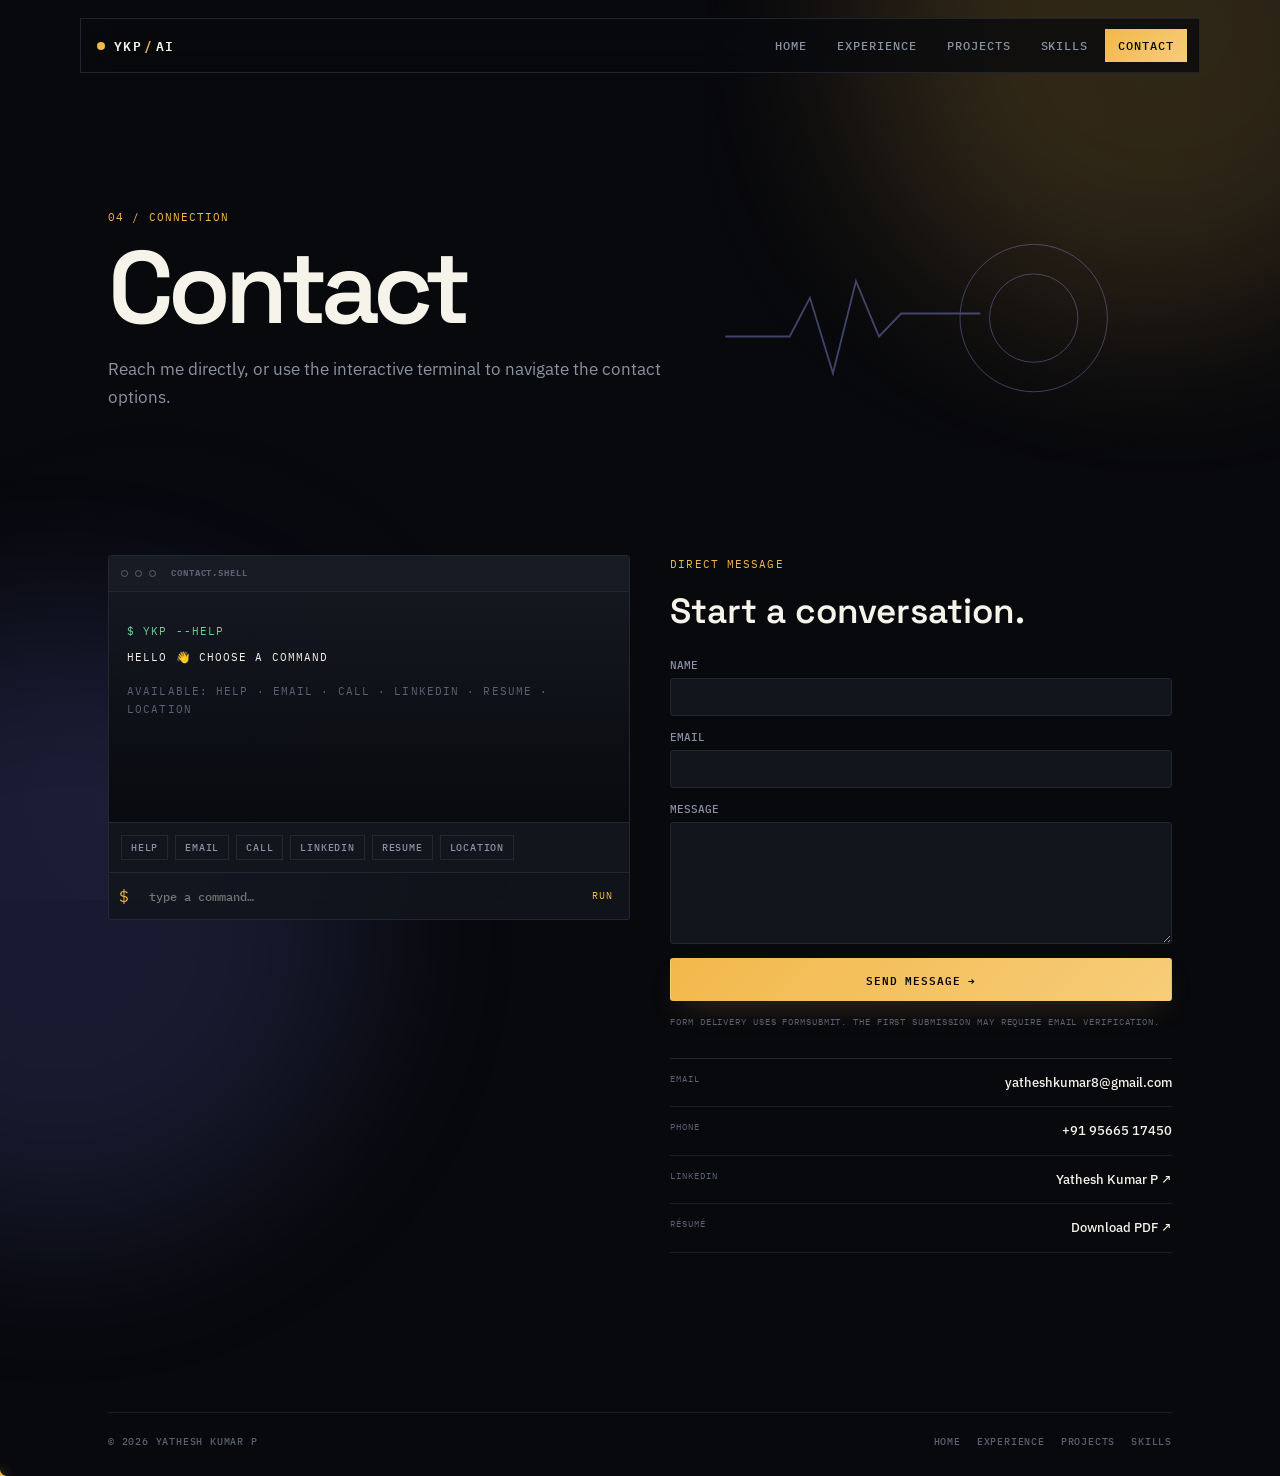
==== contact.html @ 999c57b2 "Add files via upload" ====
<!doctype html><html lang="en"><head><meta charset="utf-8"><meta name="viewport" content="width=device-width,initial-scale=1"><title>Contact — Yathesh Kumar P</title><meta name="description" content="Contact Yathesh Kumar P by email, phone, LinkedIn, or the portfolio contact form."><link rel="canonical" href="https://REPLACE-WITH-USERNAME.github.io/contact.html"><meta property="og:type" content="website"><meta property="og:title" content="Contact — Yathesh Kumar P"><meta property="og:description" content="Contact Yathesh Kumar P by email, phone, LinkedIn, or the portfolio contact form."><meta property="og:image" content="https://REPLACE-WITH-USERNAME.github.io/assets/og-image.png"><meta name="twitter:card" content="summary_large_image"><link rel="icon" href="assets/favicon.svg" type="image/svg+xml"><link rel="preconnect" href="https://fonts.googleapis.com"><link rel="preconnect" href="https://fonts.gstatic.com" crossorigin><link href="https://fonts.googleapis.com/css2?family=IBM+Plex+Mono:wght@400;500;600&family=IBM+Plex+Sans:wght@400;500;600&family=Space+Grotesk:wght@500;600;700&display=swap" rel="stylesheet"><link rel="stylesheet" href="assets/style.css"></head><body data-page="contact"><div class="curtain"><div class="curtain-status mono">contact.open()</div></div><div class="grid-bg"></div><div class="orb orb-amber"></div><div class="orb orb-violet"></div><header class="nav-wrap"><nav class="nav" aria-label="Primary"><a class="brand" href="index.html" data-transition><span class="pulse-dot"></span><span>YKP<span class="brand-slash">/</span>AI</span></a><button class="menu-btn" aria-expanded="false" aria-controls="nav-links">MENU</button><div id="nav-links" class="nav-links"><a href="index.html" data-transition>Home</a><a href="experience.html" data-transition>Experience</a><a href="projects.html" data-transition>Projects</a><a href="skills.html" data-transition>Skills</a><a class="active" href="contact.html" data-transition>Contact</a></div></nav></header><main><section class="page-hero section"><div><div class="eyebrow mono">04 / CONNECTION</div><h1>Contact</h1><p>Reach me directly, or use the interactive terminal to navigate the contact options.</p></div><svg class="page-art waveform" viewBox="0 0 520 250" aria-hidden="true"><g fill="none" stroke="currentColor"><circle cx="370" cy="125" r="80"/><circle cx="370" cy="125" r="48"/><path d="M35 145h70l22-42 25 82 25-100 25 60 24-25h86" stroke-width="2"/></g></svg></section><section class="section contact-grid"><div class="terminal terminal-large card reveal"><div class="terminal-bar"><span></span><span></span><span></span><b class="mono">contact.shell</b></div><div id="shell-output" class="terminal-output mono"><div class="success">$ ykp --help</div><div>hello 👋 choose a command</div><div class="dim">Available: help · email · call · linkedin · resume · location</div></div><div class="command-row"><button class="command-chip" data-command="help">help</button><button class="command-chip" data-command="email">email</button><button class="command-chip" data-command="call">call</button><button class="command-chip" data-command="linkedin">linkedin</button><button class="command-chip" data-command="resume">resume</button><button class="command-chip" data-command="location">location</button></div><form id="terminal-form" class="terminal-input"><span class="prompt mono">$</span><input id="terminal-command" aria-label="Terminal command" placeholder="type a command…"><button class="mono" type="submit">run</button></form></div><div class="contact-form-wrap reveal"><div class="eyebrow mono">DIRECT MESSAGE</div><h2>Start a conversation.</h2><form class="contact-form" action="https://formsubmit.co/yatheshkumar8@gmail.com" method="POST"><input type="hidden" name="_subject" value="Portfolio Contact — Yathesh Kumar P"><input type="hidden" name="_captcha" value="false"><input type="hidden" name="_template" value="table"><label>Name<input type="text" name="name" required></label><label>Email<input type="email" name="email" required></label><label>Message<textarea name="message" rows="7" required></textarea></label><button class="btn primary" type="submit">Send message →</button><p class="form-note mono">Form delivery uses FormSubmit. The first submission may require email verification.</p></form><div class="direct-links"><a href="mailto:yatheshkumar8@gmail.com"><span class="mono">EMAIL</span><strong>yatheshkumar8@gmail.com</strong></a><a href="tel:+919566517450"><span class="mono">PHONE</span><strong>+91 95665 17450</strong></a><a href="https://www.linkedin.com/in/yathesh-kumar-p-937830291/" target="_blank" rel="noopener"><span class="mono">LINKEDIN</span><strong>Yathesh Kumar P ↗</strong></a><a href="assets/resume.pdf"><span class="mono">RÉSUMÉ</span><strong>Download PDF ↗</strong></a></div></div></section></main><footer class="footer"><div class="footer-bar"><span>© 2026 Yathesh Kumar P</span><div class="footer-links"><a href="index.html" data-transition>Home</a><a href="experience.html" data-transition>Experience</a><a href="projects.html" data-transition>Projects</a><a href="skills.html" data-transition>Skills</a></div></div></footer><canvas id="sparkle-canvas" aria-hidden="true"></canvas><div id="sparkle-cursor" aria-hidden="true">✦</div><script src="assets/main.js" defer></script></body></html>
---- assets/style.css ----
:root{--ink:#08090D;--ink-raised:#12151C;--ink-raised-2:#171B24;--line:#232733;--line-soft:#1A1E28;--text:#F5F3EA;--text-muted:#8B92A5;--text-faint:#5B6172;--amber:#F2B84B;--amber-soft:#F7CD79;--amber-dim:#7A5F2A;--violet:#7C83FD;--violet-soft:#9CA2FF;--violet-dim:#4A4E78;--green:#6FCF97;--radius:3px;--maxw:1120px;--ease:cubic-bezier(.22,.68,0,1);--shadow-amber:0 12px 32px -12px rgba(242,184,75,.28);--shadow-violet:0 12px 32px -12px rgba(124,131,253,.28)}*{box-sizing:border-box}html{scroll-behavior:smooth}body{margin:0;background:var(--ink);color:var(--text);font-family:'IBM Plex Sans',sans-serif;font-size:16px;line-height:1.65;overflow-x:hidden}body:before{content:'';position:fixed;inset:0;z-index:-4;background:radial-gradient(circle at 82% 12%,rgba(242,184,75,.04),transparent 28%),radial-gradient(circle at 12% 88%,rgba(124,131,253,.04),transparent 28%)}a{color:inherit;text-decoration:none}button,input,textarea{font:inherit}.mono{font-family:'IBM Plex Mono',monospace;text-transform:uppercase;letter-spacing:.1em}.grid-bg{position:fixed;inset:0;z-index:-3;opacity:.28;background-image:linear-gradient(rgba(255,255,255,.025) 1px,transparent 1px),linear-gradient(90deg,rgba(255,255,255,.025) 1px,transparent 1px);background-size:64px 64px;mask-image:linear-gradient(to bottom,#000 0%,rgba(0,0,0,.7) 55%,transparent 100%)}.orb{position:fixed;width:600px;height:600px;border-radius:50%;filter:blur(90px);z-index:-2;pointer-events:none;opacity:.15}.orb-amber{top:-280px;right:-180px;background:var(--amber)}.orb-violet{bottom:-330px;left:-240px;background:var(--violet)}.nav-wrap{position:sticky;top:0;z-index:50;padding:18px 28px}.nav{max-width:var(--maxw);margin:auto;display:flex;align-items:center;justify-content:space-between;padding:10px 12px 10px 16px;border:1px solid rgba(35,39,51,.92);background:rgba(8,9,13,.78);backdrop-filter:blur(14px)}.brand{display:flex;align-items:center;gap:9px;font:600 13px 'IBM Plex Mono';letter-spacing:.11em}.brand-slash{color:var(--amber);margin:0 2px}.pulse-dot,.status-dot{width:8px;height:8px;background:var(--amber);border-radius:50%;box-shadow:0 0 0 0 rgba(242,184,75,.55);animation:pulse 2s infinite}.nav-links{display:flex;gap:4px}.nav-links a{font:500 12px 'IBM Plex Mono';letter-spacing:.08em;text-transform:uppercase;color:var(--text-muted);padding:9px 13px}.nav-links a:hover{background:var(--ink-raised);color:var(--text)}.nav-links a.active{color:var(--ink);background:linear-gradient(135deg,var(--amber),var(--amber-soft))}.menu-btn{display:none;background:none;border:0;color:var(--text);font:600 12px 'IBM Plex Mono';letter-spacing:.1em}.section{max-width:var(--maxw);margin:auto;padding:104px 28px}.section-grid{max-width:var(--maxw);margin:auto;padding:84px 28px 60px;display:grid;grid-template-columns:minmax(0,1.15fr) minmax(330px,.85fr);gap:76px;align-items:center}.hero{min-height:680px}.eyebrow{font-size:11px;color:var(--amber);margin-bottom:16px}.hero-title{font:600 clamp(4rem,8vw,7rem)/.88 'Space Grotesk';letter-spacing:-.065em;margin:0 0 28px}.gradient-text{background:linear-gradient(100deg,var(--amber),var(--violet));-webkit-background-clip:text;background-clip:text;color:transparent}.hero-summary{font-size:19px;max-width:690px;color:var(--text-muted);margin:0 0 22px}.hero-summary strong{color:var(--text)}.chip-row{display:flex;flex-wrap:wrap;gap:8px}.chip,.current-pill,.try-chip,.command-chip{display:inline-flex;align-items:center;border:1px solid var(--line);background:var(--ink-raised);padding:5px 9px;color:var(--text-muted);font:500 10px 'IBM Plex Mono';letter-spacing:.08em;text-transform:uppercase}.button-row{display:flex;flex-wrap:wrap;gap:10px;margin-top:30px}.btn{display:inline-flex;align-items:center;justify-content:center;border:1px solid transparent;border-radius:var(--radius);padding:11px 16px;font:600 11px 'IBM Plex Mono';letter-spacing:.08em;text-transform:uppercase;transition:transform .25s var(--ease),box-shadow .25s var(--ease),border-color .25s}.btn:hover{transform:translateY(-3px)}.btn.primary{color:var(--ink);background:linear-gradient(135deg,var(--amber),var(--amber-soft));box-shadow:var(--shadow-amber)}.btn.ghost{border-color:var(--violet);box-shadow:0 0 0 0 transparent;color:var(--text)}.btn.ghost:hover{box-shadow:var(--shadow-violet)}.btn.tertiary{border-color:var(--line);color:var(--text-muted)}.card{border:1px solid var(--line);background:rgba(18,21,28,.86);border-radius:var(--radius)}.profile-card{padding:22px}.profile-top{display:flex;align-items:center;gap:16px}.avatar-mark{height:62px;width:62px;border-radius:50%;border:1px solid var(--amber);display:grid;place-items:center;font:600 20px 'Space Grotesk';box-shadow:0 0 30px rgba(242,184,75,.14)}.label{font-size:9px;color:var(--text-faint)}.handle{font:500 15px 'IBM Plex Mono';margin-top:5px}.status{display:flex;align-items:center;gap:9px;margin-top:18px;color:var(--green);font:500 10px 'IBM Plex Mono';text-transform:uppercase;letter-spacing:.08em}.card-rule{height:1px;background:var(--line-soft);margin:20px 0}.faint{color:var(--text-faint);font-size:9px}.profile-value{color:var(--text-muted);margin-top:4px}.terminal{overflow:hidden;margin-top:14px}.terminal-bar{height:36px;display:flex;align-items:center;gap:7px;padding:0 12px;border-bottom:1px solid var(--line);background:var(--ink-raised-2)}.terminal-bar span{width:7px;height:7px;border-radius:50%;border:1px solid var(--text-faint)}.terminal-bar b{margin-left:8px;color:var(--text-faint);font-size:9px}.terminal-body{padding:18px;min-height:210px;background:linear-gradient(180deg,rgba(23,27,36,.55),rgba(8,9,13,.8));font-size:11px}.prompt{color:var(--amber);margin-right:7px}.dim{color:var(--text-faint);margin:8px 0}.log-line{color:var(--text-muted);margin:4px 0}.log-line span{color:var(--violet-soft)}.success{color:var(--green);margin-top:12px}.section-head{max-width:740px;margin-bottom:44px}.section-head h2,.footer h2{font:600 clamp(2.1rem,4vw,3.4rem)/1.05 'Space Grotesk';letter-spacing:-.04em;margin:0}.about-grid{display:grid;grid-template-columns:1.2fr .8fr;gap:70px}.about-copy{color:var(--text-muted);font-size:17px}.stats{border-left:1px solid var(--line);padding-left:28px}.stat{display:grid;grid-template-columns:72px 1fr;column-gap:14px;padding:18px 0;border-bottom:1px solid var(--line-soft)}.stat strong{grid-row:span 2;font:600 34px 'Space Grotesk';color:var(--amber)}.stat span{font-size:9px;color:var(--text-faint)}.stat em{font-style:normal;color:var(--text-muted);font-size:13px}.explore-grid{display:grid;grid-template-columns:repeat(3,1fr);gap:14px}.explore-card{display:flex;flex-direction:column;min-height:220px;padding:20px;transition:transform .25s var(--ease),border-color .25s}.explore-card:hover{transform:translateY(-5px);border-color:var(--amber-dim)}.path{font-size:9px;color:var(--violet-soft)}.explore-card h3{font:600 26px 'Space Grotesk';margin:26px 0 8px}.explore-card p{color:var(--text-muted);font-size:14px;margin:0}.view{margin-top:auto;padding-top:24px;color:var(--amber);font-size:10px}.query-box{padding:18px}.search-line{display:grid;grid-template-columns:auto 1fr auto;gap:10px;align-items:center}.search-line>span{font-size:10px;color:var(--amber)}.search-line input{min-width:0;background:transparent;border:0;border-bottom:1px solid var(--line);color:var(--text);outline:0;padding:9px 2px;font:500 13px 'IBM Plex Mono'}.try-row{display:flex;gap:7px;align-items:center;flex-wrap:wrap;margin-top:14px}.try-chip,.command-chip{cursor:pointer}.try-chip:hover,.command-chip:hover{border-color:var(--violet);color:var(--text)}.results{padding-top:18px}.result-placeholder{font-size:10px;color:var(--text-faint);padding:14px;border:1px dashed var(--line)}.result{border-top:1px solid var(--line);padding:15px 0;display:grid;grid-template-columns:1fr auto;gap:15px}.result-title{font:600 16px 'Space Grotesk'}.result-desc{color:var(--text-muted);font-size:13px;margin-top:3px}.score{color:var(--green);font:600 11px 'IBM Plex Mono'}.page-hero{display:grid;grid-template-columns:1.1fr .9fr;align-items:center;min-height:420px;padding-top:84px;padding-bottom:50px}.page-hero h1{font:600 clamp(4rem,8vw,7rem)/.9 'Space Grotesk';letter-spacing:-.06em;margin:0 0 20px}.page-hero p{max-width:650px;color:var(--text-muted);font-size:17px}.page-art{width:100%;color:var(--violet-soft);opacity:.38;justify-self:end}.timeline-wrap{position:relative;padding:10px 0 40px}.timeline-rail{position:absolute;left:18px;top:10px;bottom:40px;width:2px;background:var(--line)}.timeline-fill{position:absolute;top:0;left:0;width:100%;height:0;background:linear-gradient(var(--amber),var(--violet));box-shadow:0 0 18px rgba(124,131,253,.2)}.timeline-item{position:relative;display:grid;grid-template-columns:52px 1fr;gap:30px;padding:0 0 70px}.timeline-node{width:12px;height:12px;border:2px solid var(--line);background:var(--ink);border-radius:50%;margin-top:6px;position:relative;z-index:2;transition:all .35s}.timeline-item.is-visible .timeline-node{border-color:var(--amber);background:var(--amber);box-shadow:0 0 18px rgba(242,184,75,.35)}.timeline-meta{display:flex;gap:9px;align-items:center}.timeline-meta .mono{color:var(--text-faint);font-size:10px}.current-pill{color:var(--green);border-color:rgba(111,207,151,.35);background:rgba(111,207,151,.05)}.timeline-content h2{font:600 28px 'Space Grotesk';margin:12px 0 4px}.company{color:var(--amber-soft);font-size:14px;margin-bottom:15px}.timeline-content ul{padding-left:18px;color:var(--text-muted);font-size:15px}.timeline-content li{margin:7px 0}.education-grid{display:grid;grid-template-columns:repeat(3,1fr);gap:14px}.edu-card{padding:22px;min-height:235px}.edu-card h3{font:600 22px 'Space Grotesk';margin:25px 0 8px}.edu-card p{color:var(--text-muted);font-size:13px;min-height:58px}.edu-card strong{display:block;color:var(--amber);font:600 36px 'Space Grotesk';margin:14px 0}.edu-card>.mono:last-child{font-size:9px;color:var(--text-faint)}.projects-list{padding-top:45px}.project-row{display:grid;grid-template-columns:70px 1fr .8fr;gap:25px;padding:58px 0;border-top:1px solid var(--line)}.project-row:first-child{border-top:0}.project-index{color:var(--amber);font-size:13px;padding-top:3px}.project-category{font-size:9px;color:var(--violet-soft)}.project-copy h2{font:600 32px 'Space Grotesk';margin:9px 0 10px}.project-copy p{color:var(--text-muted);font-size:15px}.project-copy ul{color:var(--text-muted);font-size:14px;padding-left:18px}.schematic{border:1px solid var(--line);background:rgba(18,21,28,.6);padding:18px;align-self:center}.schem-title{font-size:9px;color:var(--text-faint);margin-bottom:18px}.flow{display:flex;align-items:center;justify-content:center;gap:7px;flex-wrap:wrap}.flow span{border:1px solid var(--line);padding:10px 9px;background:var(--ink);font:500 10px 'IBM Plex Mono';color:var(--text-muted)}.flow i{font-style:normal;color:var(--amber)}.flow.vertical{flex-direction:column}.tools-section{padding-top:50px}.tool-grid{display:grid;grid-template-columns:repeat(6,1fr);gap:10px}.tool-badge{padding:16px 12px;text-align:center;transition:transform .25s var(--ease),box-shadow .25s}.tool-badge:hover{transform:translateY(-4px);box-shadow:var(--shadow-amber)}.tool-badge .icon{display:grid;place-items:center;width:44px;height:44px;border:1px solid var(--violet-dim);margin:0 auto 10px;color:var(--violet-soft);font:600 11px 'IBM Plex Mono'}.tool-badge .mono{font-size:9px;color:var(--text-muted)}.skill-bars{display:grid;gap:19px}.skill-row{display:grid;grid-template-columns:180px 1fr 54px;gap:15px;align-items:center}.skill-row>span{font:500 12px 'IBM Plex Mono';color:var(--text-muted)}.bar{height:7px;background:var(--line);overflow:hidden}.bar i{display:block;height:100%;width:0;background:linear-gradient(90deg,var(--amber),var(--violet));transition:width 1s var(--ease)}.skill-row strong{font:600 11px 'IBM Plex Mono';color:var(--amber);text-align:right}.stack-graph{padding:15px;overflow:hidden}.stack-graph svg{width:100%;height:auto;min-height:270px}.edges line{stroke:var(--line);stroke-width:2}.nodes circle{fill:var(--ink-raised);stroke:var(--amber-dim);stroke-width:2}.nodes text{font:600 9px 'IBM Plex Mono';fill:var(--text-muted);text-anchor:middle}.contact-grid{display:grid;grid-template-columns:1.02fr .98fr;gap:40px;align-items:start;padding-top:44px}.terminal-large{margin:0}.terminal-output{min-height:230px;padding:18px;display:grid;align-content:start;gap:8px;font-size:11px;background:linear-gradient(180deg,rgba(23,27,36,.6),rgba(8,9,13,.9))}.command-row{display:flex;flex-wrap:wrap;gap:7px;padding:12px;border-top:1px solid var(--line);background:var(--ink-raised)}.terminal-input{display:grid;grid-template-columns:auto 1fr auto;gap:9px;padding:10px;border-top:1px solid var(--line);align-items:center}.terminal-input input{background:transparent;border:0;outline:0;color:var(--text);font:500 12px 'IBM Plex Mono'}.terminal-input button{background:none;border:0;color:var(--amber);cursor:pointer;font-size:10px}.contact-form-wrap h2{font:600 35px 'Space Grotesk';margin:0 0 25px}.contact-form{display:grid;gap:14px}.contact-form label{display:grid;gap:6px;color:var(--text-muted);font:500 11px 'IBM Plex Mono';text-transform:uppercase}.contact-form input,.contact-form textarea{border:1px solid var(--line);background:var(--ink-raised);color:var(--text);border-radius:var(--radius);padding:11px 12px;outline:0;resize:vertical}.contact-form input:focus,.contact-form textarea:focus{border-color:var(--violet)}.form-note{font-size:9px;color:var(--text-faint);margin:0}.direct-links{margin-top:28px;border-top:1px solid var(--line)}.direct-links a{display:flex;justify-content:space-between;gap:15px;padding:13px 0;border-bottom:1px solid var(--line-soft)}.direct-links span{font-size:9px;color:var(--text-faint)}.direct-links strong{font-size:13px;font-weight:500}.footer{max-width:var(--maxw);margin:auto;padding:55px 28px 28px}.footer-cta{display:flex;justify-content:space-between;gap:25px;align-items:end;padding:45px 0;border-top:1px solid var(--line)}.footer-bar{display:flex;justify-content:space-between;gap:20px;padding-top:22px;color:var(--text-faint);font:500 10px 'IBM Plex Mono';border-top:1px solid var(--line-soft);text-transform:uppercase;letter-spacing:.08em}.footer-links{display:flex;gap:16px}.footer-links a:hover{color:var(--text)}.curtain{position:fixed;inset:0;background:var(--ink);z-index:100;display:grid;place-items:center;transform-origin:top;animation:curtainOut .7s .18s var(--ease) forwards}.curtain-inner{display:flex;flex-direction:column;align-items:center;gap:10px}.curtain-name{font:600 clamp(2rem,5vw,4rem) 'Space Grotesk';letter-spacing:-.04em}.curtain-role{font:500 10px 'IBM Plex Mono';letter-spacing:.12em;color:var(--amber)}.curtain-status{font-size:12px;color:var(--amber)}@keyframes curtainOut{to{transform:scaleY(0)}}@keyframes pulse{0%,100%{box-shadow:0 0 0 0 rgba(242,184,75,.5)}50%{box-shadow:0 0 0 7px rgba(242,184,75,0)}}.reveal,.reveal-stagger>*{opacity:0;transform:translateY(28px);transition:opacity .75s var(--ease),transform .75s var(--ease)}.reveal.in-view,.reveal-stagger.in-view>*{opacity:1;transform:none}.reveal-stagger.in-view>*:nth-child(2){transition-delay:.07s}.reveal-stagger.in-view>*:nth-child(3){transition-delay:.14s}.reveal-stagger.in-view>*:nth-child(4){transition-delay:.21s}.reveal-stagger.in-view>*:nth-child(5){transition-delay:.28s}.text-reveal{display:inline-block;opacity:0;transform:translateY(120%);animation:textUp .85s .55s var(--ease) forwards}.hero-title .gradient-text{animation-delay:.68s}.hero-summary{opacity:0;animation:fadeIn .8s 1.0s var(--ease) forwards}.chip-row,.button-row{opacity:0;animation:fadeIn .8s 1.15s var(--ease) forwards}@keyframes textUp{to{opacity:1;transform:none}}@keyframes fadeIn{to{opacity:1}}#sparkle-canvas,#sparkle-cursor{position:fixed;inset:0;pointer-events:none;z-index:90}#sparkle-cursor{inset:auto;font-size:17px;color:var(--amber);filter:drop-shadow(0 0 6px rgba(242,184,75,.7));transform:translate(-50%,-50%);transition:color .2s,transform .12s}.has-cursor body,.has-cursor a,.has-cursor button,.has-cursor input{cursor:none}@media(max-width:920px){.section-grid{grid-template-columns:1fr;gap:35px}.hero{min-height:auto}.hero-side{max-width:560px}.page-hero{grid-template-columns:1fr}.page-art{display:none}.about-grid,.contact-grid{grid-template-columns:1fr}.project-row{grid-template-columns:50px 1fr}.schematic{grid-column:2}.tool-grid{grid-template-columns:repeat(4,1fr)}.education-grid{grid-template-columns:1fr 1fr}.explore-grid{grid-template-columns:1fr}.stats{padding-left:0;border-left:0;border-top:1px solid var(--line)}}@media(max-width:760px){.nav-wrap{padding:12px}.nav{padding:10px 12px}.menu-btn{display:block}.nav-links{display:none;position:absolute;top:70px;left:12px;right:12px;flex-direction:column;padding:8px;border:1px solid var(--line);background:rgba(8,9,13,.96)}.nav-links.open{display:flex}.nav-links a{padding:12px}.section{padding:76px 18px}.section-grid{padding:62px 18px 35px}.hero-title{font-size:clamp(3.3rem,16vw,6rem)}.hero-summary{font-size:16px}.search-line{grid-template-columns:1fr}.search-line .btn{width:100%}.skill-row{grid-template-columns:1fr 70px;gap:8px}.skill-row .bar{grid-column:1/3}.skill-row strong{grid-column:2;grid-row:1}.footer{padding:35px 18px 18px}.footer-cta{display:grid;align-items:start}.footer-bar{flex-direction:column}.footer-links{flex-wrap:wrap}.project-row{grid-template-columns:1fr}.project-index{padding:0}.schematic{grid-column:auto}.education-grid{grid-template-columns:1fr}.tool-grid{grid-template-columns:repeat(2,1fr)}}@media(prefers-reduced-motion:reduce){html{scroll-behavior:auto}.curtain{animation:none;transform:scaleY(0)}.text-reveal,.hero-summary,.chip-row,.button-row{animation:none;opacity:1;transform:none}.reveal,.reveal-stagger>*{opacity:1;transform:none;transition:none}#sparkle-canvas,#sparkle-cursor{display:none}}
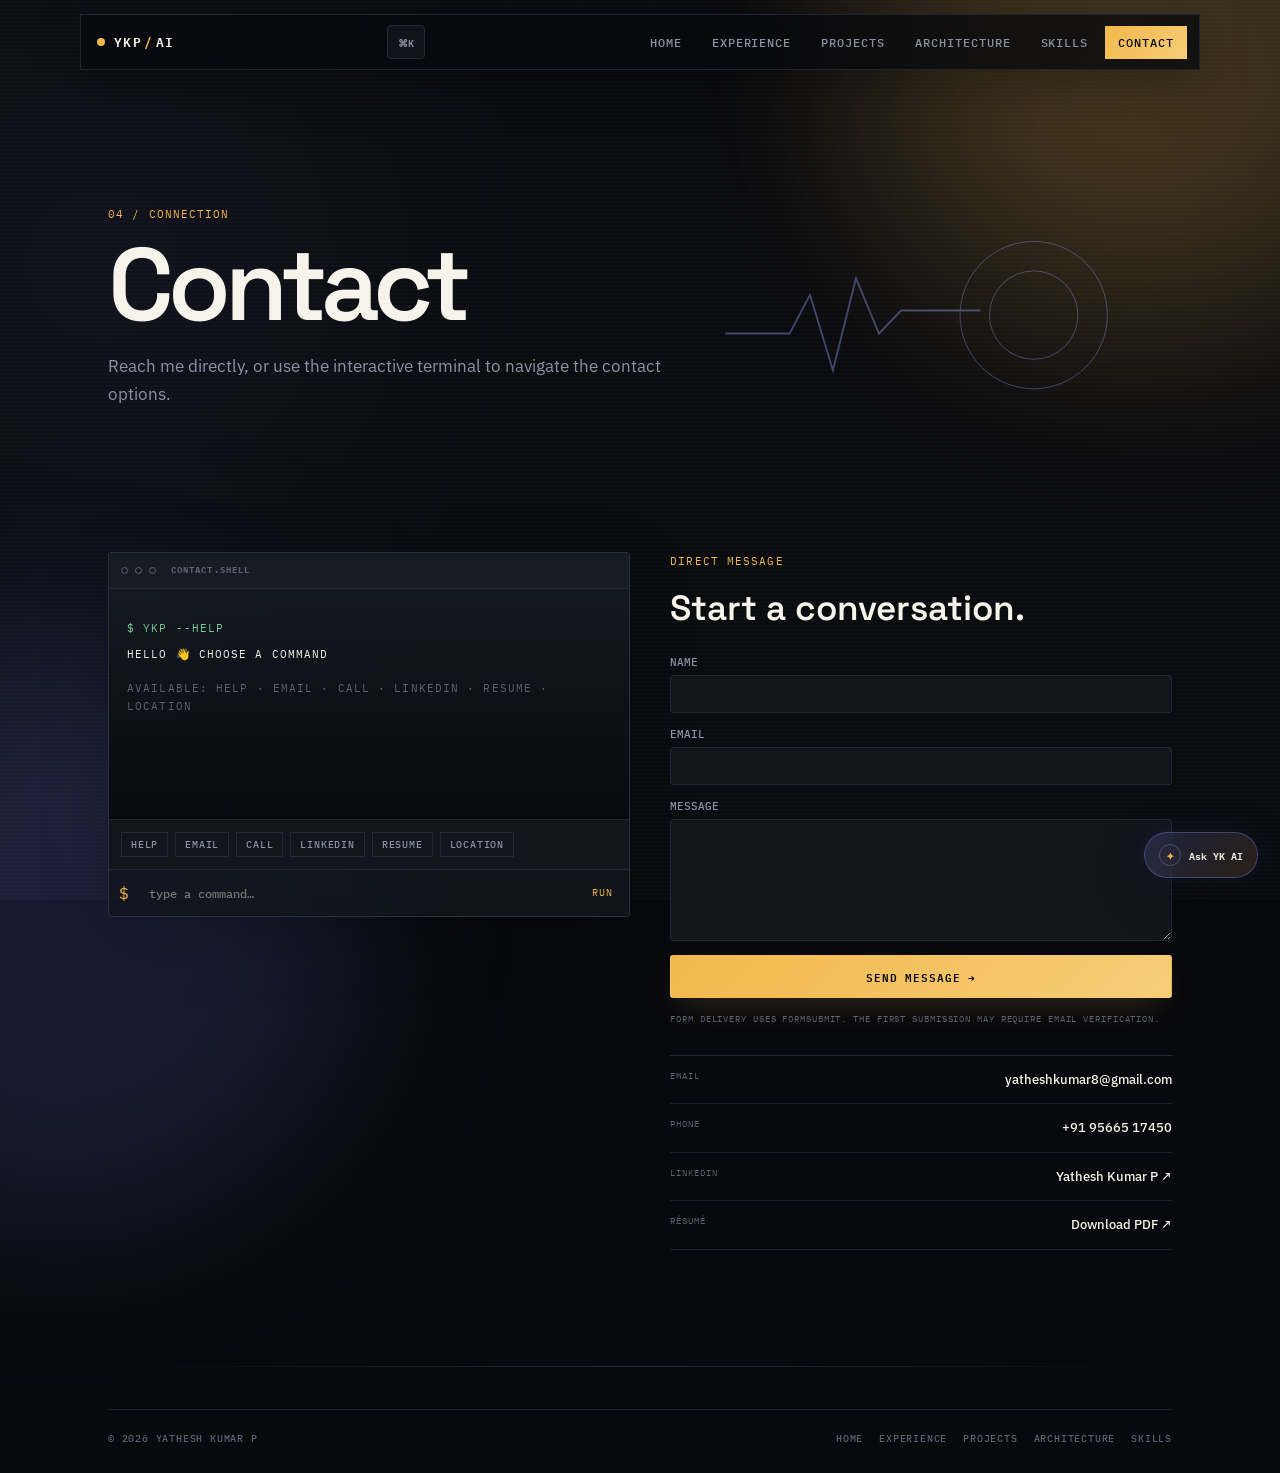
==== commit 1bfa1b96: "Add files via upload" ====
--- a/contact.html
+++ b/contact.html
@@ -1 +1,21 @@
-<!doctype html><html lang="en"><head><meta charset="utf-8"><meta name="viewport" content="width=device-width,initial-scale=1"><title>Contact — Yathesh Kumar P</title><meta name="description" content="Contact Yathesh Kumar P by email, phone, LinkedIn, or the portfolio contact form."><link rel="canonical" href="https://REPLACE-WITH-USERNAME.github.io/contact.html"><meta property="og:type" content="website"><meta property="og:title" content="Contact — Yathesh Kumar P"><meta property="og:description" content="Contact Yathesh Kumar P by email, phone, LinkedIn, or the portfolio contact form."><meta property="og:image" content="https://REPLACE-WITH-USERNAME.github.io/assets/og-image.png"><meta name="twitter:card" content="summary_large_image"><link rel="icon" href="assets/favicon.svg" type="image/svg+xml"><link rel="preconnect" href="https://fonts.googleapis.com"><link rel="preconnect" href="https://fonts.gstatic.com" crossorigin><link href="https://fonts.googleapis.com/css2?family=IBM+Plex+Mono:wght@400;500;600&family=IBM+Plex+Sans:wght@400;500;600&family=Space+Grotesk:wght@500;600;700&display=swap" rel="stylesheet"><link rel="stylesheet" href="assets/style.css"></head><body data-page="contact"><div class="curtain"><div class="curtain-status mono">contact.open()</div></div><div class="grid-bg"></div><div class="orb orb-amber"></div><div class="orb orb-violet"></div><header class="nav-wrap"><nav class="nav" aria-label="Primary"><a class="brand" href="index.html" data-transition><span class="pulse-dot"></span><span>YKP<span class="brand-slash">/</span>AI</span></a><button class="menu-btn" aria-expanded="false" aria-controls="nav-links">MENU</button><div id="nav-links" class="nav-links"><a href="index.html" data-transition>Home</a><a href="experience.html" data-transition>Experience</a><a href="projects.html" data-transition>Projects</a><a href="skills.html" data-transition>Skills</a><a class="active" href="contact.html" data-transition>Contact</a></div></nav></header><main><section class="page-hero section"><div><div class="eyebrow mono">04 / CONNECTION</div><h1>Contact</h1><p>Reach me directly, or use the interactive terminal to navigate the contact options.</p></div><svg class="page-art waveform" viewBox="0 0 520 250" aria-hidden="true"><g fill="none" stroke="currentColor"><circle cx="370" cy="125" r="80"/><circle cx="370" cy="125" r="48"/><path d="M35 145h70l22-42 25 82 25-100 25 60 24-25h86" stroke-width="2"/></g></svg></section><section class="section contact-grid"><div class="terminal terminal-large card reveal"><div class="terminal-bar"><span></span><span></span><span></span><b class="mono">contact.shell</b></div><div id="shell-output" class="terminal-output mono"><div class="success">$ ykp --help</div><div>hello 👋 choose a command</div><div class="dim">Available: help · email · call · linkedin · resume · location</div></div><div class="command-row"><button class="command-chip" data-command="help">help</button><button class="command-chip" data-command="email">email</button><button class="command-chip" data-command="call">call</button><button class="command-chip" data-command="linkedin">linkedin</button><button class="command-chip" data-command="resume">resume</button><button class="command-chip" data-command="location">location</button></div><form id="terminal-form" class="terminal-input"><span class="prompt mono">$</span><input id="terminal-command" aria-label="Terminal command" placeholder="type a command…"><button class="mono" type="submit">run</button></form></div><div class="contact-form-wrap reveal"><div class="eyebrow mono">DIRECT MESSAGE</div><h2>Start a conversation.</h2><form class="contact-form" action="https://formsubmit.co/yatheshkumar8@gmail.com" method="POST"><input type="hidden" name="_subject" value="Portfolio Contact — Yathesh Kumar P"><input type="hidden" name="_captcha" value="false"><input type="hidden" name="_template" value="table"><label>Name<input type="text" name="name" required></label><label>Email<input type="email" name="email" required></label><label>Message<textarea name="message" rows="7" required></textarea></label><button class="btn primary" type="submit">Send message →</button><p class="form-note mono">Form delivery uses FormSubmit. The first submission may require email verification.</p></form><div class="direct-links"><a href="mailto:yatheshkumar8@gmail.com"><span class="mono">EMAIL</span><strong>yatheshkumar8@gmail.com</strong></a><a href="tel:+919566517450"><span class="mono">PHONE</span><strong>+91 95665 17450</strong></a><a href="https://www.linkedin.com/in/yathesh-kumar-p-937830291/" target="_blank" rel="noopener"><span class="mono">LINKEDIN</span><strong>Yathesh Kumar P ↗</strong></a><a href="assets/resume.pdf"><span class="mono">RÉSUMÉ</span><strong>Download PDF ↗</strong></a></div></div></section></main><footer class="footer"><div class="footer-bar"><span>© 2026 Yathesh Kumar P</span><div class="footer-links"><a href="index.html" data-transition>Home</a><a href="experience.html" data-transition>Experience</a><a href="projects.html" data-transition>Projects</a><a href="skills.html" data-transition>Skills</a></div></div></footer><canvas id="sparkle-canvas" aria-hidden="true"></canvas><div id="sparkle-cursor" aria-hidden="true">✦</div><script src="assets/main.js" defer></script></body></html>
+<!doctype html>
+  <html lang="en"><head><meta charset="utf-8"><meta name="viewport" content="width=device-width,initial-scale=1"><title>Contact — Yathesh Kumar P</title><meta name="description" content="Contact Yathesh Kumar P by email, phone, LinkedIn, or the portfolio contact form."><link rel="canonical" href="https://REPLACE-WITH-USERNAME.github.io/contact.html"><meta property="og:type" content="website"><meta property="og:title" content="Contact — Yathesh Kumar P"><meta property="og:description" content="Contact Yathesh Kumar P by email, phone, LinkedIn, or the portfolio contact form."><meta property="og:image" content="https://REPLACE-WITH-USERNAME.github.io/assets/og-image.png"><meta name="twitter:card" content="summary_large_image"><link rel="icon" href="assets/favicon.svg" type="image/svg+xml"><link rel="preconnect" href="https://fonts.googleapis.com"><link rel="preconnect" href="https://fonts.gstatic.com" crossorigin><link href="https://fonts.googleapis.com/css2?family=IBM+Plex+Mono:wght@400;500;600&family=IBM+Plex+Sans:wght@400;500;600&family=Space+Grotesk:wght@500;600;700&display=swap" rel="stylesheet"><link rel="stylesheet" href="assets/style.css"><script type="application/ld+json">{"@context":"https://schema.org","@type":"Person","name":"Yathesh Kumar P","jobTitle":"AI/ML Engineer","email":"mailto:yatheshkumar8@gmail.com","url":"https://REPLACE-WITH-USERNAME.github.io/","sameAs":["https://www.linkedin.com/in/yathesh-kumar-p-937830291/"]}</script><link rel="manifest" href="site.webmanifest"></head><body data-page="contact"><div class="scroll-progress" aria-hidden="true"><span></span></div>
+<div class="curtain"><div class="curtain-status mono">contact.open()</div></div><div class="grid-bg"></div><div class="orb orb-amber"></div><div class="orb orb-violet"></div><header class="nav-wrap"><nav class="nav" aria-label="Primary"><a class="brand" href="index.html" data-transition><span class="pulse-dot"></span><span>YKP<span class="brand-slash">/</span>AI</span></a><button class="palette-toggle" id="palette-toggle" type="button" aria-label="Open command palette">⌘K</button><button class="menu-btn" aria-expanded="false" aria-controls="nav-links">MENU</button><div id="nav-links" class="nav-links"><a href="index.html" data-transition>Home</a><a href="experience.html" data-transition>Experience</a><a href="projects.html" data-transition>Projects</a><a href="architecture.html" data-transition>Architecture</a><a href="skills.html" data-transition>Skills</a><a class="active" href="contact.html" data-transition>Contact</a></div></nav></header><main><section class="page-hero section"><div><div class="eyebrow mono">04 / CONNECTION</div><h1>Contact</h1><p>Reach me directly, or use the interactive terminal to navigate the contact options.</p></div><svg class="page-art waveform" viewBox="0 0 520 250" aria-hidden="true"><g fill="none" stroke="currentColor"><circle cx="370" cy="125" r="80"/><circle cx="370" cy="125" r="48"/><path d="M35 145h70l22-42 25 82 25-100 25 60 24-25h86" stroke-width="2"/></g></svg></section><section class="section contact-grid"><div class="terminal terminal-large card reveal"><div class="terminal-bar"><span></span><span></span><span></span><b class="mono">contact.shell</b></div><div id="shell-output" class="terminal-output mono"><div class="success">$ ykp --help</div><div>hello 👋 choose a command</div><div class="dim">Available: help · email · call · linkedin · resume · location</div></div><div class="command-row"><button class="command-chip" data-command="help">help</button><button class="command-chip" data-command="email">email</button><button class="command-chip" data-command="call">call</button><button class="command-chip" data-command="linkedin">linkedin</button><button class="command-chip" data-command="resume">resume</button><button class="command-chip" data-command="location">location</button></div><form id="terminal-form" class="terminal-input"><span class="prompt mono">$</span><input id="terminal-command" aria-label="Terminal command" placeholder="type a command…"><button class="mono" type="submit">run</button></form></div><div class="contact-form-wrap reveal"><div class="eyebrow mono">DIRECT MESSAGE</div><h2>Start a conversation.</h2><form class="contact-form" action="https://formsubmit.co/yatheshkumar8@gmail.com" method="POST"><input type="hidden" name="_subject" value="Portfolio Contact — Yathesh Kumar P"><input type="hidden" name="_captcha" value="false"><input type="hidden" name="_template" value="table"><label>Name<input type="text" name="name" required></label><label>Email<input type="email" name="email" required></label><label>Message<textarea name="message" rows="7" required></textarea></label><button class="btn primary" type="submit">Send message →</button><p class="form-note mono">Form delivery uses FormSubmit. The first submission may require email verification.</p></form><div class="direct-links"><a href="mailto:yatheshkumar8@gmail.com"><span class="mono">EMAIL</span><strong>yatheshkumar8@gmail.com</strong></a><a href="tel:+919566517450"><span class="mono">PHONE</span><strong>+91 95665 17450</strong></a><a href="https://www.linkedin.com/in/yathesh-kumar-p-937830291/" target="_blank" rel="noopener"><span class="mono">LINKEDIN</span><strong>Yathesh Kumar P ↗</strong></a><a href="assets/resume.pdf"><span class="mono">RÉSUMÉ</span><strong>Download PDF ↗</strong></a></div></div></section></main><footer class="footer"><div class="footer-bar"><span>© 2026 Yathesh Kumar P</span><div class="footer-links"><a href="index.html" data-transition>Home</a><a href="experience.html" data-transition>Experience</a><a href="projects.html" data-transition>Projects</a><a href="architecture.html" data-transition>Architecture</a><a href="skills.html" data-transition>Skills</a></div></div></footer><canvas id="sparkle-canvas" aria-hidden="true"></canvas><div id="sparkle-cursor" aria-hidden="true">✦</div><div id="command-palette" class="command-palette" aria-hidden="true">
+  <div class="palette-backdrop" data-palette-close></div>
+  <div class="palette-panel" role="dialog" aria-modal="true" aria-labelledby="palette-title">
+    <div class="palette-head"><span id="palette-title" class="mono">COMMAND PALETTE</span><button type="button" data-palette-close aria-label="Close">ESC</button></div>
+    <div class="palette-search"><span class="mono">⌕</span><input id="palette-input" type="search" autocomplete="off" placeholder="Jump to a page, project, or action…"></div>
+    <div id="palette-results" class="palette-results"></div>
+    <div class="palette-hint mono">ENTER to open · ESC to close</div>
+  </div>
+</div>
+<button id="copilot-toggle" class="copilot-fab" type="button" aria-label="Open Yathesh AI copilot"><span class="copilot-orbit">✦</span><span>Ask YK AI</span></button>
+<aside id="copilot" class="copilot" aria-hidden="true" aria-label="Yathesh AI portfolio assistant">
+  <div class="copilot-head"><div><span class="mono">YK / AI COPILOT</span><strong>Portfolio assistant</strong></div><button type="button" data-copilot-close aria-label="Close assistant">×</button></div>
+  <div id="copilot-log" class="copilot-log"><div class="copilot-msg bot">Ask me about Yathesh’s projects, RAG work, stack, experience, or how this portfolio is engineered.</div></div>
+  <div class="copilot-chips"><button type="button" data-copilot-q="What AI projects has Yathesh built?">AI projects</button><button type="button" data-copilot-q="What is Yathesh's RAG stack?">RAG stack</button><button type="button" data-copilot-q="How can I contact Yathesh?">Contact</button></div>
+  <form id="copilot-form" class="copilot-input"><input id="copilot-query" autocomplete="off" placeholder="Ask a question…"><button type="submit">→</button></form>
+  <div class="copilot-note mono">LOCAL DEMO · CONNECT AN LLM ENDPOINT IN main.js FOR LIVE ANSWERS</div>
+</aside>
+<script src="assets/main.js" defer></script><div id="pointer-glow" aria-hidden="true"></div>
+</body></html>
--- a/assets/style.css
+++ b/assets/style.css
@@ -1 +1,77 @@
-:root{--ink:#08090D;--ink-raised:#12151C;--ink-raised-2:#171B24;--line:#232733;--line-soft:#1A1E28;--text:#F5F3EA;--text-muted:#8B92A5;--text-faint:#5B6172;--amber:#F2B84B;--amber-soft:#F7CD79;--amber-dim:#7A5F2A;--violet:#7C83FD;--violet-soft:#9CA2FF;--violet-dim:#4A4E78;--green:#6FCF97;--radius:3px;--maxw:1120px;--ease:cubic-bezier(.22,.68,0,1);--shadow-amber:0 12px 32px -12px rgba(242,184,75,.28);--shadow-violet:0 12px 32px -12px rgba(124,131,253,.28)}*{box-sizing:border-box}html{scroll-behavior:smooth}body{margin:0;background:var(--ink);color:var(--text);font-family:'IBM Plex Sans',sans-serif;font-size:16px;line-height:1.65;overflow-x:hidden}body:before{content:'';position:fixed;inset:0;z-index:-4;background:radial-gradient(circle at 82% 12%,rgba(242,184,75,.04),transparent 28%),radial-gradient(circle at 12% 88%,rgba(124,131,253,.04),transparent 28%)}a{color:inherit;text-decoration:none}button,input,textarea{font:inherit}.mono{font-family:'IBM Plex Mono',monospace;text-transform:uppercase;letter-spacing:.1em}.grid-bg{position:fixed;inset:0;z-index:-3;opacity:.28;background-image:linear-gradient(rgba(255,255,255,.025) 1px,transparent 1px),linear-gradient(90deg,rgba(255,255,255,.025) 1px,transparent 1px);background-size:64px 64px;mask-image:linear-gradient(to bottom,#000 0%,rgba(0,0,0,.7) 55%,transparent 100%)}.orb{position:fixed;width:600px;height:600px;border-radius:50%;filter:blur(90px);z-index:-2;pointer-events:none;opacity:.15}.orb-amber{top:-280px;right:-180px;background:var(--amber)}.orb-violet{bottom:-330px;left:-240px;background:var(--violet)}.nav-wrap{position:sticky;top:0;z-index:50;padding:18px 28px}.nav{max-width:var(--maxw);margin:auto;display:flex;align-items:center;justify-content:space-between;padding:10px 12px 10px 16px;border:1px solid rgba(35,39,51,.92);background:rgba(8,9,13,.78);backdrop-filter:blur(14px)}.brand{display:flex;align-items:center;gap:9px;font:600 13px 'IBM Plex Mono';letter-spacing:.11em}.brand-slash{color:var(--amber);margin:0 2px}.pulse-dot,.status-dot{width:8px;height:8px;background:var(--amber);border-radius:50%;box-shadow:0 0 0 0 rgba(242,184,75,.55);animation:pulse 2s infinite}.nav-links{display:flex;gap:4px}.nav-links a{font:500 12px 'IBM Plex Mono';letter-spacing:.08em;text-transform:uppercase;color:var(--text-muted);padding:9px 13px}.nav-links a:hover{background:var(--ink-raised);color:var(--text)}.nav-links a.active{color:var(--ink);background:linear-gradient(135deg,var(--amber),var(--amber-soft))}.menu-btn{display:none;background:none;border:0;color:var(--text);font:600 12px 'IBM Plex Mono';letter-spacing:.1em}.section{max-width:var(--maxw);margin:auto;padding:104px 28px}.section-grid{max-width:var(--maxw);margin:auto;padding:84px 28px 60px;display:grid;grid-template-columns:minmax(0,1.15fr) minmax(330px,.85fr);gap:76px;align-items:center}.hero{min-height:680px}.eyebrow{font-size:11px;color:var(--amber);margin-bottom:16px}.hero-title{font:600 clamp(4rem,8vw,7rem)/.88 'Space Grotesk';letter-spacing:-.065em;margin:0 0 28px}.gradient-text{background:linear-gradient(100deg,var(--amber),var(--violet));-webkit-background-clip:text;background-clip:text;color:transparent}.hero-summary{font-size:19px;max-width:690px;color:var(--text-muted);margin:0 0 22px}.hero-summary strong{color:var(--text)}.chip-row{display:flex;flex-wrap:wrap;gap:8px}.chip,.current-pill,.try-chip,.command-chip{display:inline-flex;align-items:center;border:1px solid var(--line);background:var(--ink-raised);padding:5px 9px;color:var(--text-muted);font:500 10px 'IBM Plex Mono';letter-spacing:.08em;text-transform:uppercase}.button-row{display:flex;flex-wrap:wrap;gap:10px;margin-top:30px}.btn{display:inline-flex;align-items:center;justify-content:center;border:1px solid transparent;border-radius:var(--radius);padding:11px 16px;font:600 11px 'IBM Plex Mono';letter-spacing:.08em;text-transform:uppercase;transition:transform .25s var(--ease),box-shadow .25s var(--ease),border-color .25s}.btn:hover{transform:translateY(-3px)}.btn.primary{color:var(--ink);background:linear-gradient(135deg,var(--amber),var(--amber-soft));box-shadow:var(--shadow-amber)}.btn.ghost{border-color:var(--violet);box-shadow:0 0 0 0 transparent;color:var(--text)}.btn.ghost:hover{box-shadow:var(--shadow-violet)}.btn.tertiary{border-color:var(--line);color:var(--text-muted)}.card{border:1px solid var(--line);background:rgba(18,21,28,.86);border-radius:var(--radius)}.profile-card{padding:22px}.profile-top{display:flex;align-items:center;gap:16px}.avatar-mark{height:62px;width:62px;border-radius:50%;border:1px solid var(--amber);display:grid;place-items:center;font:600 20px 'Space Grotesk';box-shadow:0 0 30px rgba(242,184,75,.14)}.label{font-size:9px;color:var(--text-faint)}.handle{font:500 15px 'IBM Plex Mono';margin-top:5px}.status{display:flex;align-items:center;gap:9px;margin-top:18px;color:var(--green);font:500 10px 'IBM Plex Mono';text-transform:uppercase;letter-spacing:.08em}.card-rule{height:1px;background:var(--line-soft);margin:20px 0}.faint{color:var(--text-faint);font-size:9px}.profile-value{color:var(--text-muted);margin-top:4px}.terminal{overflow:hidden;margin-top:14px}.terminal-bar{height:36px;display:flex;align-items:center;gap:7px;padding:0 12px;border-bottom:1px solid var(--line);background:var(--ink-raised-2)}.terminal-bar span{width:7px;height:7px;border-radius:50%;border:1px solid var(--text-faint)}.terminal-bar b{margin-left:8px;color:var(--text-faint);font-size:9px}.terminal-body{padding:18px;min-height:210px;background:linear-gradient(180deg,rgba(23,27,36,.55),rgba(8,9,13,.8));font-size:11px}.prompt{color:var(--amber);margin-right:7px}.dim{color:var(--text-faint);margin:8px 0}.log-line{color:var(--text-muted);margin:4px 0}.log-line span{color:var(--violet-soft)}.success{color:var(--green);margin-top:12px}.section-head{max-width:740px;margin-bottom:44px}.section-head h2,.footer h2{font:600 clamp(2.1rem,4vw,3.4rem)/1.05 'Space Grotesk';letter-spacing:-.04em;margin:0}.about-grid{display:grid;grid-template-columns:1.2fr .8fr;gap:70px}.about-copy{color:var(--text-muted);font-size:17px}.stats{border-left:1px solid var(--line);padding-left:28px}.stat{display:grid;grid-template-columns:72px 1fr;column-gap:14px;padding:18px 0;border-bottom:1px solid var(--line-soft)}.stat strong{grid-row:span 2;font:600 34px 'Space Grotesk';color:var(--amber)}.stat span{font-size:9px;color:var(--text-faint)}.stat em{font-style:normal;color:var(--text-muted);font-size:13px}.explore-grid{display:grid;grid-template-columns:repeat(3,1fr);gap:14px}.explore-card{display:flex;flex-direction:column;min-height:220px;padding:20px;transition:transform .25s var(--ease),border-color .25s}.explore-card:hover{transform:translateY(-5px);border-color:var(--amber-dim)}.path{font-size:9px;color:var(--violet-soft)}.explore-card h3{font:600 26px 'Space Grotesk';margin:26px 0 8px}.explore-card p{color:var(--text-muted);font-size:14px;margin:0}.view{margin-top:auto;padding-top:24px;color:var(--amber);font-size:10px}.query-box{padding:18px}.search-line{display:grid;grid-template-columns:auto 1fr auto;gap:10px;align-items:center}.search-line>span{font-size:10px;color:var(--amber)}.search-line input{min-width:0;background:transparent;border:0;border-bottom:1px solid var(--line);color:var(--text);outline:0;padding:9px 2px;font:500 13px 'IBM Plex Mono'}.try-row{display:flex;gap:7px;align-items:center;flex-wrap:wrap;margin-top:14px}.try-chip,.command-chip{cursor:pointer}.try-chip:hover,.command-chip:hover{border-color:var(--violet);color:var(--text)}.results{padding-top:18px}.result-placeholder{font-size:10px;color:var(--text-faint);padding:14px;border:1px dashed var(--line)}.result{border-top:1px solid var(--line);padding:15px 0;display:grid;grid-template-columns:1fr auto;gap:15px}.result-title{font:600 16px 'Space Grotesk'}.result-desc{color:var(--text-muted);font-size:13px;margin-top:3px}.score{color:var(--green);font:600 11px 'IBM Plex Mono'}.page-hero{display:grid;grid-template-columns:1.1fr .9fr;align-items:center;min-height:420px;padding-top:84px;padding-bottom:50px}.page-hero h1{font:600 clamp(4rem,8vw,7rem)/.9 'Space Grotesk';letter-spacing:-.06em;margin:0 0 20px}.page-hero p{max-width:650px;color:var(--text-muted);font-size:17px}.page-art{width:100%;color:var(--violet-soft);opacity:.38;justify-self:end}.timeline-wrap{position:relative;padding:10px 0 40px}.timeline-rail{position:absolute;left:18px;top:10px;bottom:40px;width:2px;background:var(--line)}.timeline-fill{position:absolute;top:0;left:0;width:100%;height:0;background:linear-gradient(var(--amber),var(--violet));box-shadow:0 0 18px rgba(124,131,253,.2)}.timeline-item{position:relative;display:grid;grid-template-columns:52px 1fr;gap:30px;padding:0 0 70px}.timeline-node{width:12px;height:12px;border:2px solid var(--line);background:var(--ink);border-radius:50%;margin-top:6px;position:relative;z-index:2;transition:all .35s}.timeline-item.is-visible .timeline-node{border-color:var(--amber);background:var(--amber);box-shadow:0 0 18px rgba(242,184,75,.35)}.timeline-meta{display:flex;gap:9px;align-items:center}.timeline-meta .mono{color:var(--text-faint);font-size:10px}.current-pill{color:var(--green);border-color:rgba(111,207,151,.35);background:rgba(111,207,151,.05)}.timeline-content h2{font:600 28px 'Space Grotesk';margin:12px 0 4px}.company{color:var(--amber-soft);font-size:14px;margin-bottom:15px}.timeline-content ul{padding-left:18px;color:var(--text-muted);font-size:15px}.timeline-content li{margin:7px 0}.education-grid{display:grid;grid-template-columns:repeat(3,1fr);gap:14px}.edu-card{padding:22px;min-height:235px}.edu-card h3{font:600 22px 'Space Grotesk';margin:25px 0 8px}.edu-card p{color:var(--text-muted);font-size:13px;min-height:58px}.edu-card strong{display:block;color:var(--amber);font:600 36px 'Space Grotesk';margin:14px 0}.edu-card>.mono:last-child{font-size:9px;color:var(--text-faint)}.projects-list{padding-top:45px}.project-row{display:grid;grid-template-columns:70px 1fr .8fr;gap:25px;padding:58px 0;border-top:1px solid var(--line)}.project-row:first-child{border-top:0}.project-index{color:var(--amber);font-size:13px;padding-top:3px}.project-category{font-size:9px;color:var(--violet-soft)}.project-copy h2{font:600 32px 'Space Grotesk';margin:9px 0 10px}.project-copy p{color:var(--text-muted);font-size:15px}.project-copy ul{color:var(--text-muted);font-size:14px;padding-left:18px}.schematic{border:1px solid var(--line);background:rgba(18,21,28,.6);padding:18px;align-self:center}.schem-title{font-size:9px;color:var(--text-faint);margin-bottom:18px}.flow{display:flex;align-items:center;justify-content:center;gap:7px;flex-wrap:wrap}.flow span{border:1px solid var(--line);padding:10px 9px;background:var(--ink);font:500 10px 'IBM Plex Mono';color:var(--text-muted)}.flow i{font-style:normal;color:var(--amber)}.flow.vertical{flex-direction:column}.tools-section{padding-top:50px}.tool-grid{display:grid;grid-template-columns:repeat(6,1fr);gap:10px}.tool-badge{padding:16px 12px;text-align:center;transition:transform .25s var(--ease),box-shadow .25s}.tool-badge:hover{transform:translateY(-4px);box-shadow:var(--shadow-amber)}.tool-badge .icon{display:grid;place-items:center;width:44px;height:44px;border:1px solid var(--violet-dim);margin:0 auto 10px;color:var(--violet-soft);font:600 11px 'IBM Plex Mono'}.tool-badge .mono{font-size:9px;color:var(--text-muted)}.skill-bars{display:grid;gap:19px}.skill-row{display:grid;grid-template-columns:180px 1fr 54px;gap:15px;align-items:center}.skill-row>span{font:500 12px 'IBM Plex Mono';color:var(--text-muted)}.bar{height:7px;background:var(--line);overflow:hidden}.bar i{display:block;height:100%;width:0;background:linear-gradient(90deg,var(--amber),var(--violet));transition:width 1s var(--ease)}.skill-row strong{font:600 11px 'IBM Plex Mono';color:var(--amber);text-align:right}.stack-graph{padding:15px;overflow:hidden}.stack-graph svg{width:100%;height:auto;min-height:270px}.edges line{stroke:var(--line);stroke-width:2}.nodes circle{fill:var(--ink-raised);stroke:var(--amber-dim);stroke-width:2}.nodes text{font:600 9px 'IBM Plex Mono';fill:var(--text-muted);text-anchor:middle}.contact-grid{display:grid;grid-template-columns:1.02fr .98fr;gap:40px;align-items:start;padding-top:44px}.terminal-large{margin:0}.terminal-output{min-height:230px;padding:18px;display:grid;align-content:start;gap:8px;font-size:11px;background:linear-gradient(180deg,rgba(23,27,36,.6),rgba(8,9,13,.9))}.command-row{display:flex;flex-wrap:wrap;gap:7px;padding:12px;border-top:1px solid var(--line);background:var(--ink-raised)}.terminal-input{display:grid;grid-template-columns:auto 1fr auto;gap:9px;padding:10px;border-top:1px solid var(--line);align-items:center}.terminal-input input{background:transparent;border:0;outline:0;color:var(--text);font:500 12px 'IBM Plex Mono'}.terminal-input button{background:none;border:0;color:var(--amber);cursor:pointer;font-size:10px}.contact-form-wrap h2{font:600 35px 'Space Grotesk';margin:0 0 25px}.contact-form{display:grid;gap:14px}.contact-form label{display:grid;gap:6px;color:var(--text-muted);font:500 11px 'IBM Plex Mono';text-transform:uppercase}.contact-form input,.contact-form textarea{border:1px solid var(--line);background:var(--ink-raised);color:var(--text);border-radius:var(--radius);padding:11px 12px;outline:0;resize:vertical}.contact-form input:focus,.contact-form textarea:focus{border-color:var(--violet)}.form-note{font-size:9px;color:var(--text-faint);margin:0}.direct-links{margin-top:28px;border-top:1px solid var(--line)}.direct-links a{display:flex;justify-content:space-between;gap:15px;padding:13px 0;border-bottom:1px solid var(--line-soft)}.direct-links span{font-size:9px;color:var(--text-faint)}.direct-links strong{font-size:13px;font-weight:500}.footer{max-width:var(--maxw);margin:auto;padding:55px 28px 28px}.footer-cta{display:flex;justify-content:space-between;gap:25px;align-items:end;padding:45px 0;border-top:1px solid var(--line)}.footer-bar{display:flex;justify-content:space-between;gap:20px;padding-top:22px;color:var(--text-faint);font:500 10px 'IBM Plex Mono';border-top:1px solid var(--line-soft);text-transform:uppercase;letter-spacing:.08em}.footer-links{display:flex;gap:16px}.footer-links a:hover{color:var(--text)}.curtain{position:fixed;inset:0;background:var(--ink);z-index:100;display:grid;place-items:center;transform-origin:top;animation:curtainOut .7s .18s var(--ease) forwards}.curtain-inner{display:flex;flex-direction:column;align-items:center;gap:10px}.curtain-name{font:600 clamp(2rem,5vw,4rem) 'Space Grotesk';letter-spacing:-.04em}.curtain-role{font:500 10px 'IBM Plex Mono';letter-spacing:.12em;color:var(--amber)}.curtain-status{font-size:12px;color:var(--amber)}@keyframes curtainOut{to{transform:scaleY(0)}}@keyframes pulse{0%,100%{box-shadow:0 0 0 0 rgba(242,184,75,.5)}50%{box-shadow:0 0 0 7px rgba(242,184,75,0)}}.reveal,.reveal-stagger>*{opacity:0;transform:translateY(28px);transition:opacity .75s var(--ease),transform .75s var(--ease)}.reveal.in-view,.reveal-stagger.in-view>*{opacity:1;transform:none}.reveal-stagger.in-view>*:nth-child(2){transition-delay:.07s}.reveal-stagger.in-view>*:nth-child(3){transition-delay:.14s}.reveal-stagger.in-view>*:nth-child(4){transition-delay:.21s}.reveal-stagger.in-view>*:nth-child(5){transition-delay:.28s}.text-reveal{display:inline-block;opacity:0;transform:translateY(120%);animation:textUp .85s .55s var(--ease) forwards}.hero-title .gradient-text{animation-delay:.68s}.hero-summary{opacity:0;animation:fadeIn .8s 1.0s var(--ease) forwards}.chip-row,.button-row{opacity:0;animation:fadeIn .8s 1.15s var(--ease) forwards}@keyframes textUp{to{opacity:1;transform:none}}@keyframes fadeIn{to{opacity:1}}#sparkle-canvas,#sparkle-cursor{position:fixed;inset:0;pointer-events:none;z-index:90}#sparkle-cursor{inset:auto;font-size:17px;color:var(--amber);filter:drop-shadow(0 0 6px rgba(242,184,75,.7));transform:translate(-50%,-50%);transition:color .2s,transform .12s}.has-cursor body,.has-cursor a,.has-cursor button,.has-cursor input{cursor:none}@media(max-width:920px){.section-grid{grid-template-columns:1fr;gap:35px}.hero{min-height:auto}.hero-side{max-width:560px}.page-hero{grid-template-columns:1fr}.page-art{display:none}.about-grid,.contact-grid{grid-template-columns:1fr}.project-row{grid-template-columns:50px 1fr}.schematic{grid-column:2}.tool-grid{grid-template-columns:repeat(4,1fr)}.education-grid{grid-template-columns:1fr 1fr}.explore-grid{grid-template-columns:1fr}.stats{padding-left:0;border-left:0;border-top:1px solid var(--line)}}@media(max-width:760px){.nav-wrap{padding:12px}.nav{padding:10px 12px}.menu-btn{display:block}.nav-links{display:none;position:absolute;top:70px;left:12px;right:12px;flex-direction:column;padding:8px;border:1px solid var(--line);background:rgba(8,9,13,.96)}.nav-links.open{display:flex}.nav-links a{padding:12px}.section{padding:76px 18px}.section-grid{padding:62px 18px 35px}.hero-title{font-size:clamp(3.3rem,16vw,6rem)}.hero-summary{font-size:16px}.search-line{grid-template-columns:1fr}.search-line .btn{width:100%}.skill-row{grid-template-columns:1fr 70px;gap:8px}.skill-row .bar{grid-column:1/3}.skill-row strong{grid-column:2;grid-row:1}.footer{padding:35px 18px 18px}.footer-cta{display:grid;align-items:start}.footer-bar{flex-direction:column}.footer-links{flex-wrap:wrap}.project-row{grid-template-columns:1fr}.project-index{padding:0}.schematic{grid-column:auto}.education-grid{grid-template-columns:1fr}.tool-grid{grid-template-columns:repeat(2,1fr)}}@media(prefers-reduced-motion:reduce){html{scroll-behavior:auto}.curtain{animation:none;transform:scaleY(0)}.text-reveal,.hero-summary,.chip-row,.button-row{animation:none;opacity:1;transform:none}.reveal,.reveal-stagger>*{opacity:1;transform:none;transition:none}#sparkle-canvas,#sparkle-cursor{display:none}}
+:root{--ink:#08090D;--ink-raised:#12151C;--ink-raised-2:#171B24;--line:#232733;--line-soft:#1A1E28;--text:#F5F3EA;--text-muted:#8B92A5;--text-faint:#5B6172;--amber:#F2B84B;--amber-soft:#F7CD79;--amber-dim:#7A5F2A;--violet:#7C83FD;--violet-soft:#9CA2FF;--violet-dim:#4A4E78;--green:#6FCF97;--radius:3px;--maxw:1120px;--ease:cubic-bezier(.22,.68,0,1);--shadow-amber:0 12px 32px -12px rgba(242,184,75,.28);--shadow-violet:0 12px 32px -12px rgba(124,131,253,.28)}*{box-sizing:border-box}html{scroll-behavior:smooth}body{margin:0;background:var(--ink);color:var(--text);font-family:'IBM Plex Sans',sans-serif;font-size:16px;line-height:1.65;overflow-x:hidden}body:before{content:'';position:fixed;inset:0;z-index:-4;background:radial-gradient(circle at 82% 12%,rgba(242,184,75,.04),transparent 28%),radial-gradient(circle at 12% 88%,rgba(124,131,253,.04),transparent 28%)}a{color:inherit;text-decoration:none}button,input,textarea{font:inherit}.mono{font-family:'IBM Plex Mono',monospace;text-transform:uppercase;letter-spacing:.1em}.grid-bg{position:fixed;inset:0;z-index:-3;opacity:.28;background-image:linear-gradient(rgba(255,255,255,.025) 1px,transparent 1px),linear-gradient(90deg,rgba(255,255,255,.025) 1px,transparent 1px);background-size:64px 64px;mask-image:linear-gradient(to bottom,#000 0%,rgba(0,0,0,.7) 55%,transparent 100%)}.orb{position:fixed;width:600px;height:600px;border-radius:50%;filter:blur(90px);z-index:-2;pointer-events:none;opacity:.15}.orb-amber{top:-280px;right:-180px;background:var(--amber)}.orb-violet{bottom:-330px;left:-240px;background:var(--violet)}.nav-wrap{position:sticky;top:0;z-index:50;padding:18px 28px}.nav{max-width:var(--maxw);margin:auto;display:flex;align-items:center;justify-content:space-between;padding:10px 12px 10px 16px;border:1px solid rgba(35,39,51,.92);background:rgba(8,9,13,.78);backdrop-filter:blur(14px)}.brand{display:flex;align-items:center;gap:9px;font:600 13px 'IBM Plex Mono';letter-spacing:.11em}.brand-slash{color:var(--amber);margin:0 2px}.pulse-dot,.status-dot{width:8px;height:8px;background:var(--amber);border-radius:50%;box-shadow:0 0 0 0 rgba(242,184,75,.55);animation:pulse 2s infinite}.nav-links{display:flex;gap:4px}.nav-links a{font:500 12px 'IBM Plex Mono';letter-spacing:.08em;text-transform:uppercase;color:var(--text-muted);padding:9px 13px}.nav-links a:hover{background:var(--ink-raised);color:var(--text)}.nav-links a.active{color:var(--ink);background:linear-gradient(135deg,var(--amber),var(--amber-soft))}.menu-btn{display:none;background:none;border:0;color:var(--text);font:600 12px 'IBM Plex Mono';letter-spacing:.1em}.section{max-width:var(--maxw);margin:auto;padding:104px 28px}.section-grid{max-width:var(--maxw);margin:auto;padding:84px 28px 60px;display:grid;grid-template-columns:minmax(0,1.15fr) minmax(330px,.85fr);gap:76px;align-items:center}.hero{min-height:680px}.eyebrow{font-size:11px;color:var(--amber);margin-bottom:16px}.hero-title{font:600 clamp(4rem,8vw,7rem)/.88 'Space Grotesk';letter-spacing:-.065em;margin:0 0 28px}.gradient-text{background:linear-gradient(100deg,var(--amber),var(--violet));-webkit-background-clip:text;background-clip:text;color:transparent}.hero-summary{font-size:19px;max-width:690px;color:var(--text-muted);margin:0 0 22px}.hero-summary strong{color:var(--text)}.chip-row{display:flex;flex-wrap:wrap;gap:8px}.chip,.current-pill,.try-chip,.command-chip{display:inline-flex;align-items:center;border:1px solid var(--line);background:var(--ink-raised);padding:5px 9px;color:var(--text-muted);font:500 10px 'IBM Plex Mono';letter-spacing:.08em;text-transform:uppercase}.button-row{display:flex;flex-wrap:wrap;gap:10px;margin-top:30px}.btn{display:inline-flex;align-items:center;justify-content:center;border:1px solid transparent;border-radius:var(--radius);padding:11px 16px;font:600 11px 'IBM Plex Mono';letter-spacing:.08em;text-transform:uppercase;transition:transform .25s var(--ease),box-shadow .25s var(--ease),border-color .25s}.btn:hover{transform:translateY(-3px)}.btn.primary{color:var(--ink);background:linear-gradient(135deg,var(--amber),var(--amber-soft));box-shadow:var(--shadow-amber)}.btn.ghost{border-color:var(--violet);box-shadow:0 0 0 0 transparent;color:var(--text)}.btn.ghost:hover{box-shadow:var(--shadow-violet)}.btn.tertiary{border-color:var(--line);color:var(--text-muted)}.card{border:1px solid var(--line);background:rgba(18,21,28,.86);border-radius:var(--radius)}.profile-card{padding:22px}.profile-top{display:flex;align-items:center;gap:16px}.avatar-mark{height:62px;width:62px;border-radius:50%;border:1px solid var(--amber);display:grid;place-items:center;font:600 20px 'Space Grotesk';box-shadow:0 0 30px rgba(242,184,75,.14)}.label{font-size:9px;color:var(--text-faint)}.handle{font:500 15px 'IBM Plex Mono';margin-top:5px}.status{display:flex;align-items:center;gap:9px;margin-top:18px;color:var(--green);font:500 10px 'IBM Plex Mono';text-transform:uppercase;letter-spacing:.08em}.card-rule{height:1px;background:var(--line-soft);margin:20px 0}.faint{color:var(--text-faint);font-size:9px}.profile-value{color:var(--text-muted);margin-top:4px}.terminal{overflow:hidden;margin-top:14px}.terminal-bar{height:36px;display:flex;align-items:center;gap:7px;padding:0 12px;border-bottom:1px solid var(--line);background:var(--ink-raised-2)}.terminal-bar span{width:7px;height:7px;border-radius:50%;border:1px solid var(--text-faint)}.terminal-bar b{margin-left:8px;color:var(--text-faint);font-size:9px}.terminal-body{padding:18px;min-height:210px;background:linear-gradient(180deg,rgba(23,27,36,.55),rgba(8,9,13,.8));font-size:11px}.prompt{color:var(--amber);margin-right:7px}.dim{color:var(--text-faint);margin:8px 0}.log-line{color:var(--text-muted);margin:4px 0}.log-line span{color:var(--violet-soft)}.success{color:var(--green);margin-top:12px}.section-head{max-width:740px;margin-bottom:44px}.section-head h2,.footer h2{font:600 clamp(2.1rem,4vw,3.4rem)/1.05 'Space Grotesk';letter-spacing:-.04em;margin:0}.about-grid{display:grid;grid-template-columns:1.2fr .8fr;gap:70px}.about-copy{color:var(--text-muted);font-size:17px}.stats{border-left:1px solid var(--line);padding-left:28px}.stat{display:grid;grid-template-columns:72px 1fr;column-gap:14px;padding:18px 0;border-bottom:1px solid var(--line-soft)}.stat strong{grid-row:span 2;font:600 34px 'Space Grotesk';color:var(--amber)}.stat span{font-size:9px;color:var(--text-faint)}.stat em{font-style:normal;color:var(--text-muted);font-size:13px}.explore-grid{display:grid;grid-template-columns:repeat(3,1fr);gap:14px}.explore-card{display:flex;flex-direction:column;min-height:220px;padding:20px;transition:transform .25s var(--ease),border-color .25s}.explore-card:hover{transform:translateY(-5px);border-color:var(--amber-dim)}.path{font-size:9px;color:var(--violet-soft)}.explore-card h3{font:600 26px 'Space Grotesk';margin:26px 0 8px}.explore-card p{color:var(--text-muted);font-size:14px;margin:0}.view{margin-top:auto;padding-top:24px;color:var(--amber);font-size:10px}.query-box{padding:18px}.search-line{display:grid;grid-template-columns:auto 1fr auto;gap:10px;align-items:center}.search-line>span{font-size:10px;color:var(--amber)}.search-line input{min-width:0;background:transparent;border:0;border-bottom:1px solid var(--line);color:var(--text);outline:0;padding:9px 2px;font:500 13px 'IBM Plex Mono'}.try-row{display:flex;gap:7px;align-items:center;flex-wrap:wrap;margin-top:14px}.try-chip,.command-chip{cursor:pointer}.try-chip:hover,.command-chip:hover{border-color:var(--violet);color:var(--text)}.results{padding-top:18px}.result-placeholder{font-size:10px;color:var(--text-faint);padding:14px;border:1px dashed var(--line)}.result{border-top:1px solid var(--line);padding:15px 0;display:grid;grid-template-columns:1fr auto;gap:15px}.result-title{font:600 16px 'Space Grotesk'}.result-desc{color:var(--text-muted);font-size:13px;margin-top:3px}.score{color:var(--green);font:600 11px 'IBM Plex Mono'}.page-hero{display:grid;grid-template-columns:1.1fr .9fr;align-items:center;min-height:420px;padding-top:84px;padding-bottom:50px}.page-hero h1{font:600 clamp(4rem,8vw,7rem)/.9 'Space Grotesk';letter-spacing:-.06em;margin:0 0 20px}.page-hero p{max-width:650px;color:var(--text-muted);font-size:17px}.page-art{width:100%;color:var(--violet-soft);opacity:.38;justify-self:end}.timeline-wrap{position:relative;padding:10px 0 40px}.timeline-rail{position:absolute;left:18px;top:10px;bottom:40px;width:2px;background:var(--line)}.timeline-fill{position:absolute;top:0;left:0;width:100%;height:0;background:linear-gradient(var(--amber),var(--violet));box-shadow:0 0 18px rgba(124,131,253,.2)}.timeline-item{position:relative;display:grid;grid-template-columns:52px 1fr;gap:30px;padding:0 0 70px}.timeline-node{width:12px;height:12px;border:2px solid var(--line);background:var(--ink);border-radius:50%;margin-top:6px;position:relative;z-index:2;transition:all .35s}.timeline-item.is-visible .timeline-node{border-color:var(--amber);background:var(--amber);box-shadow:0 0 18px rgba(242,184,75,.35)}.timeline-meta{display:flex;gap:9px;align-items:center}.timeline-meta .mono{color:var(--text-faint);font-size:10px}.current-pill{color:var(--green);border-color:rgba(111,207,151,.35);background:rgba(111,207,151,.05)}.timeline-content h2{font:600 28px 'Space Grotesk';margin:12px 0 4px}.company{color:var(--amber-soft);font-size:14px;margin-bottom:15px}.timeline-content ul{padding-left:18px;color:var(--text-muted);font-size:15px}.timeline-content li{margin:7px 0}.education-grid{display:grid;grid-template-columns:repeat(3,1fr);gap:14px}.edu-card{padding:22px;min-height:235px}.edu-card h3{font:600 22px 'Space Grotesk';margin:25px 0 8px}.edu-card p{color:var(--text-muted);font-size:13px;min-height:58px}.edu-card strong{display:block;color:var(--amber);font:600 36px 'Space Grotesk';margin:14px 0}.edu-card>.mono:last-child{font-size:9px;color:var(--text-faint)}.projects-list{padding-top:45px}.project-row{display:grid;grid-template-columns:70px 1fr .8fr;gap:25px;padding:58px 0;border-top:1px solid var(--line)}.project-row:first-child{border-top:0}.project-index{color:var(--amber);font-size:13px;padding-top:3px}.project-category{font-size:9px;color:var(--violet-soft)}.project-copy h2{font:600 32px 'Space Grotesk';margin:9px 0 10px}.project-copy p{color:var(--text-muted);font-size:15px}.project-copy ul{color:var(--text-muted);font-size:14px;padding-left:18px}.schematic{border:1px solid var(--line);background:rgba(18,21,28,.6);padding:18px;align-self:center}.schem-title{font-size:9px;color:var(--text-faint);margin-bottom:18px}.flow{display:flex;align-items:center;justify-content:center;gap:7px;flex-wrap:wrap}.flow span{border:1px solid var(--line);padding:10px 9px;background:var(--ink);font:500 10px 'IBM Plex Mono';color:var(--text-muted)}.flow i{font-style:normal;color:var(--amber)}.flow.vertical{flex-direction:column}.tools-section{padding-top:50px}.tool-grid{display:grid;grid-template-columns:repeat(6,1fr);gap:10px}.tool-badge{padding:16px 12px;text-align:center;transition:transform .25s var(--ease),box-shadow .25s}.tool-badge:hover{transform:translateY(-4px);box-shadow:var(--shadow-amber)}.tool-badge .icon{display:grid;place-items:center;width:44px;height:44px;border:1px solid var(--violet-dim);margin:0 auto 10px;color:var(--violet-soft);font:600 11px 'IBM Plex Mono'}.tool-badge .mono{font-size:9px;color:var(--text-muted)}.skill-bars{display:grid;gap:19px}.skill-row{display:grid;grid-template-columns:180px 1fr 54px;gap:15px;align-items:center}.skill-row>span{font:500 12px 'IBM Plex Mono';color:var(--text-muted)}.bar{height:7px;background:var(--line);overflow:hidden}.bar i{display:block;height:100%;width:0;background:linear-gradient(90deg,var(--amber),var(--violet));transition:width 1s var(--ease)}.skill-row strong{font:600 11px 'IBM Plex Mono';color:var(--amber);text-align:right}.stack-graph{padding:15px;overflow:hidden}.stack-graph svg{width:100%;height:auto;min-height:270px}.edges line{stroke:var(--line);stroke-width:2}.nodes circle{fill:var(--ink-raised);stroke:var(--amber-dim);stroke-width:2}.nodes text{font:600 9px 'IBM Plex Mono';fill:var(--text-muted);text-anchor:middle}.contact-grid{display:grid;grid-template-columns:1.02fr .98fr;gap:40px;align-items:start;padding-top:44px}.terminal-large{margin:0}.terminal-output{min-height:230px;padding:18px;display:grid;align-content:start;gap:8px;font-size:11px;background:linear-gradient(180deg,rgba(23,27,36,.6),rgba(8,9,13,.9))}.command-row{display:flex;flex-wrap:wrap;gap:7px;padding:12px;border-top:1px solid var(--line);background:var(--ink-raised)}.terminal-input{display:grid;grid-template-columns:auto 1fr auto;gap:9px;padding:10px;border-top:1px solid var(--line);align-items:center}.terminal-input input{background:transparent;border:0;outline:0;color:var(--text);font:500 12px 'IBM Plex Mono'}.terminal-input button{background:none;border:0;color:var(--amber);cursor:pointer;font-size:10px}.contact-form-wrap h2{font:600 35px 'Space Grotesk';margin:0 0 25px}.contact-form{display:grid;gap:14px}.contact-form label{display:grid;gap:6px;color:var(--text-muted);font:500 11px 'IBM Plex Mono';text-transform:uppercase}.contact-form input,.contact-form textarea{border:1px solid var(--line);background:var(--ink-raised);color:var(--text);border-radius:var(--radius);padding:11px 12px;outline:0;resize:vertical}.contact-form input:focus,.contact-form textarea:focus{border-color:var(--violet)}.form-note{font-size:9px;color:var(--text-faint);margin:0}.direct-links{margin-top:28px;border-top:1px solid var(--line)}.direct-links a{display:flex;justify-content:space-between;gap:15px;padding:13px 0;border-bottom:1px solid var(--line-soft)}.direct-links span{font-size:9px;color:var(--text-faint)}.direct-links strong{font-size:13px;font-weight:500}.footer{max-width:var(--maxw);margin:auto;padding:55px 28px 28px}.footer-cta{display:flex;justify-content:space-between;gap:25px;align-items:end;padding:45px 0;border-top:1px solid var(--line)}.footer-bar{display:flex;justify-content:space-between;gap:20px;padding-top:22px;color:var(--text-faint);font:500 10px 'IBM Plex Mono';border-top:1px solid var(--line-soft);text-transform:uppercase;letter-spacing:.08em}.footer-links{display:flex;gap:16px}.footer-links a:hover{color:var(--text)}.curtain{position:fixed;inset:0;background:var(--ink);z-index:100;display:grid;place-items:center;transform-origin:top;animation:curtainOut .7s .18s var(--ease) forwards}.curtain-inner{display:flex;flex-direction:column;align-items:center;gap:10px}.curtain-name{font:600 clamp(2rem,5vw,4rem) 'Space Grotesk';letter-spacing:-.04em}.curtain-role{font:500 10px 'IBM Plex Mono';letter-spacing:.12em;color:var(--amber)}.curtain-status{font-size:12px;color:var(--amber)}@keyframes curtainOut{to{transform:scaleY(0)}}@keyframes pulse{0%,100%{box-shadow:0 0 0 0 rgba(242,184,75,.5)}50%{box-shadow:0 0 0 7px rgba(242,184,75,0)}}.reveal,.reveal-stagger>*{opacity:0;transform:translateY(28px);transition:opacity .75s var(--ease),transform .75s var(--ease)}.reveal.in-view,.reveal-stagger.in-view>*{opacity:1;transform:none}.reveal-stagger.in-view>*:nth-child(2){transition-delay:.07s}.reveal-stagger.in-view>*:nth-child(3){transition-delay:.14s}.reveal-stagger.in-view>*:nth-child(4){transition-delay:.21s}.reveal-stagger.in-view>*:nth-child(5){transition-delay:.28s}.text-reveal{display:inline-block;opacity:0;transform:translateY(120%);animation:textUp .85s .55s var(--ease) forwards}.hero-title .gradient-text{animation-delay:.68s}.hero-summary{opacity:0;animation:fadeIn .8s 1.0s var(--ease) forwards}.chip-row,.button-row{opacity:0;animation:fadeIn .8s 1.15s var(--ease) forwards}@keyframes textUp{to{opacity:1;transform:none}}@keyframes fadeIn{to{opacity:1}}#sparkle-canvas,#sparkle-cursor{position:fixed;inset:0;pointer-events:none;z-index:90}#sparkle-cursor{inset:auto;font-size:17px;color:var(--amber);filter:drop-shadow(0 0 6px rgba(242,184,75,.7));transform:translate(-50%,-50%);transition:color .2s,transform .12s}@media(max-width:920px){.section-grid{grid-template-columns:1fr;gap:35px}.hero{min-height:auto}.hero-side{max-width:560px}.page-hero{grid-template-columns:1fr}.page-art{display:none}.about-grid,.contact-grid{grid-template-columns:1fr}.project-row{grid-template-columns:50px 1fr}.schematic{grid-column:2}.tool-grid{grid-template-columns:repeat(4,1fr)}.education-grid{grid-template-columns:1fr 1fr}.explore-grid{grid-template-columns:1fr}.stats{padding-left:0;border-left:0;border-top:1px solid var(--line)}}@media(max-width:760px){.nav-wrap{padding:12px}.nav{padding:10px 12px}.menu-btn{display:block}.nav-links{display:none;position:absolute;top:70px;left:12px;right:12px;flex-direction:column;padding:8px;border:1px solid var(--line);background:rgba(8,9,13,.96)}.nav-links.open{display:flex}.nav-links a{padding:12px}.section{padding:76px 18px}.section-grid{padding:62px 18px 35px}.hero-title{font-size:clamp(3.3rem,16vw,6rem)}.hero-summary{font-size:16px}.search-line{grid-template-columns:1fr}.search-line .btn{width:100%}.skill-row{grid-template-columns:1fr 70px;gap:8px}.skill-row .bar{grid-column:1/3}.skill-row strong{grid-column:2;grid-row:1}.footer{padding:35px 18px 18px}.footer-cta{display:grid;align-items:start}.footer-bar{flex-direction:column}.footer-links{flex-wrap:wrap}.project-row{grid-template-columns:1fr}.project-index{padding:0}.schematic{grid-column:auto}.education-grid{grid-template-columns:1fr}.tool-grid{grid-template-columns:repeat(2,1fr)}}@media(prefers-reduced-motion:reduce){html{scroll-behavior:auto}.curtain{animation:none;transform:scaleY(0)}.text-reveal,.hero-summary,.chip-row,.button-row{animation:none;opacity:1;transform:none}.reveal,.reveal-stagger>*{opacity:1;transform:none;transition:none}#sparkle-canvas,#sparkle-cursor{display:none}}
+
+/* ===== 2026 visual polish / reliability layer ===== */
+::selection{background:var(--amber);color:var(--ink)}
+body{background:
+  radial-gradient(circle at 8% 18%,rgba(124,131,253,.06),transparent 26%),
+  radial-gradient(circle at 90% 7%,rgba(242,184,75,.07),transparent 24%),
+  var(--ink)}
+body:after{content:'';position:fixed;inset:0;pointer-events:none;z-index:-1;opacity:.035;background-image:linear-gradient(transparent 0,rgba(255,255,255,.8) 50%,transparent 100%);background-size:100% 4px;mix-blend-mode:screen}
+.grid-bg{opacity:.34;background-size:72px 72px}
+.nav{box-shadow:0 16px 50px rgba(0,0,0,.25)}
+.nav-wrap{padding-top:14px}
+.brand{transition:transform .25s var(--ease)}
+.brand:hover{transform:translateX(3px)}
+.hero{position:relative}
+.hero:before{content:'01';position:absolute;left:5px;top:54px;font:600 10px 'IBM Plex Mono';color:var(--text-faint);letter-spacing:.12em;writing-mode:vertical-rl;opacity:.7}
+.hero-copy{position:relative}
+.hero-copy:after{content:'';position:absolute;left:-30px;bottom:-52px;width:180px;height:1px;background:linear-gradient(90deg,var(--amber),transparent)}
+.hero-title{max-width:920px;text-wrap:balance;text-shadow:0 20px 55px rgba(0,0,0,.3)}
+.hero-summary{max-width:720px}
+.chip{transition:transform .22s var(--ease),border-color .22s,background .22s,color .22s}
+.chip:hover{transform:translateY(-2px);border-color:var(--amber-dim);color:var(--text)}
+.chip-live{border-color:rgba(111,207,151,.3);color:var(--green);background:rgba(111,207,151,.04)}
+.mini-dot{width:6px;height:6px;border-radius:50%;background:var(--green);margin-right:7px;box-shadow:0 0 0 4px rgba(111,207,151,.08)}
+.profile-card,.terminal,.explore-card,.query-box,.schematic,.tool-badge,.edu-card,.stack-graph,.terminal-large{box-shadow:0 18px 70px rgba(0,0,0,.2)}
+.profile-card{position:relative;overflow:hidden}
+.profile-card:before{content:'';position:absolute;inset:0;background:linear-gradient(135deg,rgba(242,184,75,.04),transparent 40%);pointer-events:none}
+.avatar-mark{transition:transform .35s var(--ease),box-shadow .35s var(--ease)}
+.profile-card:hover .avatar-mark{transform:rotate(-5deg) scale(1.04);box-shadow:0 0 45px rgba(242,184,75,.22)}
+.terminal{border-color:#2a2f3c}
+.terminal-bar b{letter-spacing:.12em}
+.explore-card{position:relative;overflow:hidden}
+.explore-card:after{content:'';position:absolute;width:130px;height:130px;border-radius:50%;right:-60px;bottom:-70px;background:radial-gradient(circle,rgba(124,131,253,.16),transparent 70%);transition:transform .45s var(--ease)}
+.explore-card:hover:after{transform:scale(1.8)}
+.explore-card h3,.project-copy h2,.section-head h2,.page-hero h1,.footer h2{ text-wrap:balance }
+.result{transition:background .2s ease,padding-left .2s ease}
+.result:hover{background:linear-gradient(90deg,rgba(255,255,255,.018),transparent);padding-left:7px}
+.btn{position:relative;overflow:hidden}
+.btn:after{content:'';position:absolute;inset:0;background:linear-gradient(115deg,transparent 35%,rgba(255,255,255,.22),transparent 65%);transform:translateX(-120%);transition:transform .55s var(--ease)}
+.btn:hover:after{transform:translateX(120%)}
+.project-row{transition:background .25s ease}
+.project-row:hover{background:linear-gradient(90deg,rgba(255,255,255,.015),transparent)}
+.project-copy h2{transition:color .2s ease}
+.project-row:hover .project-copy h2{color:var(--amber-soft)}
+.tool-badge{background:linear-gradient(180deg,rgba(18,21,28,.9),rgba(12,14,19,.85))}
+.skill-row{padding:11px 0;border-bottom:1px solid rgba(35,39,51,.42)}
+.bar{box-shadow:inset 0 0 0 1px rgba(255,255,255,.01)}
+.stack-graph{background:radial-gradient(circle at 50% 30%,rgba(124,131,253,.04),transparent 48%),rgba(18,21,28,.86)}
+.nodes circle{transition:fill .25s ease,stroke .25s ease,filter .25s ease}
+.stack-graph:hover .nodes circle{fill:#151923;stroke:var(--violet-dim);filter:drop-shadow(0 0 9px rgba(124,131,253,.14))}
+.contact-form.is-focused{transform:translateY(-1px)}
+.contact-form input,.contact-form textarea{transition:border-color .2s,box-shadow .2s,transform .2s}
+.contact-form input:focus,.contact-form textarea:focus{box-shadow:0 0 0 3px rgba(124,131,253,.08);transform:translateY(-1px)}
+.footer{position:relative}
+.footer:before{content:'';position:absolute;left:28px;right:28px;top:12px;height:1px;background:linear-gradient(90deg,transparent,var(--line),transparent)}
+.scroll-progress{position:fixed;top:0;left:0;width:100%;height:2px;z-index:110;background:transparent;pointer-events:none}
+.scroll-progress span{display:block;width:0;height:100%;background:linear-gradient(90deg,var(--amber),var(--violet));box-shadow:0 0 14px rgba(124,131,253,.5)}
+#pointer-glow{position:fixed;left:50%;top:50%;width:260px;height:260px;transform:translate(-50%,-50%);pointer-events:none;border-radius:50%;z-index:1;opacity:0;background:radial-gradient(circle,rgba(124,131,253,.08),transparent 68%);transition:opacity .3s ease;will-change:left,top}
+#pointer-glow.active{opacity:1}
+#sparkle-canvas{position:fixed;inset:0;pointer-events:none;z-index:2}
+#sparkle-cursor{position:fixed;left:0;top:0;pointer-events:none;z-index:90}
+#sparkle-cursor{display:none}
+/* Do not hide the native browser cursor. The previous version did, which made the pointer disappear when JS/canvas initialization failed. */
+.enhanced-pointer body,.enhanced-pointer a,.enhanced-pointer button,.enhanced-pointer input,.enhanced-pointer textarea{cursor:auto}
+.curtain{transition:none}
+.curtain.leave{animation:curtainOut .28s var(--ease) forwards}
+@media (max-width:920px){.hero:before{display:none}.footer:before{left:18px;right:18px}}
+@media (max-width:760px){#pointer-glow,#sparkle-canvas{display:none}.hero-copy:after{left:0;bottom:-32px;width:120px}.scroll-progress{height:3px}}
+@media(prefers-reduced-motion:reduce){.btn:after,.explore-card:after{display:none}.scroll-progress{display:none}}
+
+/* ===== Advanced AI portfolio layer ===== */
+.section-lead{max-width:760px;color:var(--text-muted);margin-top:10px}.hero-kicker{display:flex;align-items:center;gap:8px;margin-top:18px;color:var(--text-faint);font-size:9px}.signal{width:7px;height:7px;border-radius:50%;background:var(--green);box-shadow:0 0 0 5px rgba(111,207,151,.07)}
+.palette-toggle{display:inline-grid;place-items:center;border:1px solid var(--line);background:rgba(18,21,28,.86);color:var(--text-muted);border-radius:4px;padding:7px 10px;font:600 10px 'IBM Plex Mono';cursor:pointer;transition:.2s}.palette-toggle:hover{border-color:var(--violet-dim);color:var(--text);transform:translateY(-1px)}
+.nav{gap:10px}.architecture-preview{padding-top:45px}.mini-architecture{padding:28px;position:relative;overflow:hidden}.arch-track{display:flex;align-items:center;gap:12px;justify-content:space-between}.arch-node{flex:1;min-width:0;text-align:left;border:1px solid var(--line);background:linear-gradient(180deg,rgba(21,25,35,.92),rgba(11,13,18,.9));color:var(--text);padding:17px;border-radius:4px;cursor:pointer;transition:.25s;position:relative}.arch-node:hover,.arch-node.active{border-color:var(--violet-dim);transform:translateY(-3px);box-shadow:0 14px 30px rgba(0,0,0,.22),0 0 20px rgba(124,131,253,.08)}.arch-node .node-num{display:block;font:600 9px 'IBM Plex Mono';color:var(--amber);margin-bottom:10px}.arch-node strong{display:block;font:600 15px 'Space Grotesk'}.arch-node small{display:block;color:var(--text-faint);margin-top:4px;font-size:11px}.arch-arrow{color:var(--amber);opacity:.65}.arch-detail{display:grid;grid-template-columns:auto 1fr;column-gap:15px;align-items:center;padding-top:20px;margin-top:20px;border-top:1px solid var(--line-soft)}.arch-detail .mono{grid-row:span 2;color:var(--amber);font-size:9px}.arch-detail strong{font:600 20px 'Space Grotesk'}.arch-detail p{margin:4px 0 0;color:var(--text-muted);font-size:13px}.section-actions{display:flex;justify-content:flex-end;margin-top:18px}.metrics-section{padding-top:40px}.metric-grid{display:grid;grid-template-columns:repeat(4,1fr);gap:12px}.metric-card{padding:22px;min-height:155px;display:flex;flex-direction:column;justify-content:space-between}.metric-card strong{font:600 clamp(2rem,4vw,3rem) 'Space Grotesk';letter-spacing:-.04em}.metric-card span.mono{font-size:9px;color:var(--text-faint)}.metric-card p{margin:3px 0 0;color:var(--text-muted);font-size:12px}.live-card strong{display:flex;align-items:center;gap:8px;color:var(--green)}.project-controls{padding-top:18px;padding-bottom:8px}.filter-row{display:flex;gap:8px;flex-wrap:wrap}.filter-chip{border:1px solid var(--line);background:transparent;color:var(--text-muted);font:500 10px 'IBM Plex Mono';padding:10px 13px;cursor:pointer;border-radius:3px}.filter-chip:hover,.filter-chip.active{color:var(--text);border-color:var(--violet-dim);background:rgba(124,131,253,.08)}.project-row.is-hidden{display:none}.case-toggle{border:0;background:transparent;color:var(--amber-soft);padding:0;margin-top:15px;font-size:9px;cursor:pointer}.case-study{display:grid;grid-template-columns:repeat(3,1fr);gap:14px;margin-top:16px;max-height:0;overflow:hidden;opacity:0;transition:max-height .45s var(--ease),opacity .3s ease,padding .45s}.case-study.is-open{max-height:420px;opacity:1;padding:15px 0 4px;border-top:1px solid var(--line-soft)}.case-study span{color:var(--text-faint);font-size:8px}.case-study p{font-size:12px;color:var(--text-muted);margin:6px 0 0}.now-grid{display:grid;grid-template-columns:repeat(3,1fr);gap:12px}.now-card{padding:25px}.now-card>span{color:var(--amber);font:500 10px 'IBM Plex Mono'}.now-card h3{font:600 20px 'Space Grotesk';margin:18px 0 8px}.now-card p{color:var(--text-muted);font-size:13px;margin:0}.skill-map{display:grid;grid-template-columns:repeat(4,1fr) 2fr;gap:8px;padding:16px}.map-domain{border:1px solid var(--line);background:rgba(11,13,18,.6);padding:17px;text-align:left;color:var(--text);cursor:pointer;min-height:95px}.map-domain span{display:block;font:600 15px 'Space Grotesk'}.map-domain small{display:block;color:var(--text-faint);margin-top:6px}.map-domain.active,.map-domain:hover{border-color:var(--amber-dim);background:rgba(242,184,75,.05)}.skill-map-detail{border-left:1px solid var(--line);padding:11px 16px 11px 22px}.skill-map-detail>span{color:var(--amber);font-size:9px}.skill-map-detail h3{font:600 22px 'Space Grotesk';margin:7px 0}.skill-map-detail p{color:var(--text-muted);font-size:13px}.command-palette{position:fixed;inset:0;z-index:300;display:none}.command-palette.open{display:block}.palette-backdrop{position:absolute;inset:0;background:rgba(0,0,0,.65);backdrop-filter:blur(9px)}.palette-panel{position:absolute;top:12vh;left:50%;transform:translateX(-50%);width:min(680px,calc(100% - 28px));background:rgba(11,13,18,.98);border:1px solid var(--line);box-shadow:0 30px 100px rgba(0,0,0,.5);border-radius:6px;overflow:hidden}.palette-head,.palette-search,.palette-hint{display:flex;align-items:center;justify-content:space-between;padding:12px 15px;border-bottom:1px solid var(--line-soft)}.palette-head{font-size:9px}.palette-head button{border:0;background:transparent;color:var(--text-faint);cursor:pointer;font:500 9px 'IBM Plex Mono'}.palette-search{gap:10px}.palette-search input{flex:1;background:transparent;border:0;outline:0;color:var(--text);font-size:16px}.palette-results{max-height:420px;overflow:auto}.palette-item{width:100%;display:grid;grid-template-columns:1fr auto;gap:10px;align-items:center;text-align:left;border:0;border-bottom:1px solid var(--line-soft);background:transparent;color:var(--text);padding:14px 15px;cursor:pointer}.palette-item:hover,.palette-item.active{background:rgba(124,131,253,.08)}.palette-item strong{display:block;font:600 14px 'Space Grotesk'}.palette-item span{display:block;color:var(--text-faint);font-size:11px;margin-top:3px}.palette-item kbd{color:var(--text-faint);font:500 9px 'IBM Plex Mono'}.palette-hint{border-top:0;color:var(--text-faint);font-size:8px;justify-content:flex-end}.ai-btn{border-color:rgba(124,131,253,.45);color:var(--text);background:linear-gradient(135deg,rgba(124,131,253,.10),rgba(242,184,75,.07));}.ai-btn span{color:var(--amber);margin-right:6px}.ai-btn:hover{border-color:var(--violet);box-shadow:var(--shadow-violet)}.copilot-fab{position:fixed;right:22px;bottom:22px;z-index:220;border:1px solid rgba(124,131,253,.35);background:linear-gradient(135deg,rgba(124,131,253,.18),rgba(242,184,75,.12));color:var(--text);padding:11px 14px;border-radius:999px;box-shadow:0 15px 50px rgba(0,0,0,.32),0 0 28px rgba(124,131,253,.10);display:flex;align-items:center;gap:8px;font:600 10px 'IBM Plex Mono';cursor:pointer;backdrop-filter:blur(8px)}.copilot-orbit{display:grid;place-items:center;width:22px;height:22px;border-radius:50%;border:1px solid var(--violet-dim);color:var(--amber);animation:pulse 2.2s infinite}.copilot{position:fixed;right:22px;bottom:78px;width:min(390px,calc(100% - 32px));height:min(600px,calc(100vh - 110px));z-index:221;background:rgba(10,12,17,.98);border:1px solid var(--line);border-radius:7px;box-shadow:0 30px 100px rgba(0,0,0,.55);display:grid;grid-template-rows:auto 1fr auto auto auto;overflow:hidden;transform:translateY(14px) scale(.98);opacity:0;pointer-events:none;transition:.25s var(--ease);backdrop-filter:blur(16px)}.copilot.open{opacity:1;transform:none;pointer-events:auto}.copilot-head{display:flex;align-items:center;justify-content:space-between;padding:15px;border-bottom:1px solid var(--line)}.copilot-head span{display:block;font-size:8px;color:var(--amber)}.copilot-head strong{display:block;font:600 16px 'Space Grotesk';margin-top:3px}.copilot-head button{border:0;background:transparent;color:var(--text-muted);font-size:24px;cursor:pointer}.copilot-log{padding:14px;overflow:auto;display:flex;flex-direction:column;gap:10px}.copilot-msg{max-width:88%;padding:10px 12px;border:1px solid var(--line);border-radius:5px;font-size:12px;line-height:1.55}.copilot-msg.bot{background:rgba(124,131,253,.04)}.copilot-msg.user{margin-left:auto;background:rgba(242,184,75,.06);border-color:rgba(242,184,75,.16)}.copilot-chips{display:flex;gap:7px;flex-wrap:wrap;padding:10px 14px;border-top:1px solid var(--line-soft)}.copilot-chips button{border:1px solid var(--line);background:transparent;color:var(--text-muted);padding:7px 9px;border-radius:999px;font-size:9px;cursor:pointer}.copilot-input{display:flex;border-top:1px solid var(--line);padding:10px}.copilot-input input{flex:1;border:0;background:transparent;outline:0;color:var(--text);padding:7px}.copilot-input button{border:1px solid var(--violet-dim);background:rgba(124,131,253,.1);color:var(--text);width:38px;border-radius:4px;cursor:pointer}.copilot-note{padding:0 14px 12px;color:var(--text-faint);font-size:7px}.architecture-hero-visual{min-height:260px;padding:30px;display:flex;flex-direction:column;justify-content:center;align-items:center;text-align:center;position:relative;overflow:hidden}.architecture-hero-visual span{color:var(--green);font-size:8px}.architecture-hero-visual strong{font:600 clamp(1.3rem,3vw,2rem) 'Space Grotesk';max-width:420px;margin-top:12px}.pulse-ring{position:absolute;width:170px;height:170px;border-radius:50%;border:1px solid rgba(124,131,253,.2);box-shadow:0 0 60px rgba(124,131,253,.08),inset 0 0 50px rgba(242,184,75,.05);animation:ringPulse 4s ease-in-out infinite}.architecture-board{padding:30px}.pipeline{display:grid;grid-template-columns:1fr auto 1fr auto 1fr auto 1fr auto 1fr auto 1fr;gap:10px;align-items:center}.pipeline-node{border:1px solid var(--line);background:rgba(18,21,28,.72);padding:17px;text-align:left;color:var(--text);cursor:pointer;border-radius:4px;transition:.22s}.pipeline-node:hover,.pipeline-node.active{border-color:var(--amber-dim);transform:translateY(-2px);background:rgba(242,184,75,.05)}.pipeline-node span{color:var(--amber);font:500 9px 'IBM Plex Mono'}.pipeline-node strong{display:block;font:600 15px 'Space Grotesk';margin-top:6px}.pipeline-node small{display:block;color:var(--text-faint);margin-top:4px;font-size:10px}.pipeline-link{height:1px;background:linear-gradient(90deg,var(--line),var(--violet-dim));min-width:20px}.architecture-inspector{margin-top:28px;padding-top:22px;border-top:1px solid var(--line);display:grid;grid-template-columns:160px 1fr;column-gap:20px}.architecture-inspector>.mono{color:var(--amber);font-size:8px;grid-row:span 3}.architecture-inspector h3{font:600 23px 'Space Grotesk';margin:0}.architecture-inspector p{margin:6px 0 15px;color:var(--text-muted);font-size:13px}.inspector-grid{display:grid;grid-template-columns:repeat(3,1fr);gap:10px}.inspector-grid>div{padding:10px 12px;background:rgba(255,255,255,.018);border:1px solid var(--line-soft)}.inspector-grid span{display:block;color:var(--text-faint);font-size:8px}.inspector-grid strong{display:block;font-size:11px;margin-top:4px}.principle-grid{display:grid;grid-template-columns:repeat(4,1fr);gap:12px}.principle{padding:22px}.principle>span{color:var(--amber);font:500 9px 'IBM Plex Mono'}.principle h3{font:600 19px 'Space Grotesk';margin:14px 0 7px}.principle p{font-size:12px;color:var(--text-muted);margin:0}.code-card{padding:22px;overflow:auto;border-color:#2b3040;background:#0a0c11}.code-card code{font:500 12px/1.75 'IBM Plex Mono';color:#dfe3ef}.not-found{max-width:720px;padding:15vh 8vw}.not-found h1{font:600 clamp(3rem,8vw,6rem) 'Space Grotesk';letter-spacing:-.06em;margin:.35em 0}.not-found p{color:var(--text-muted);max-width:600px;margin-bottom:24px}@keyframes ringPulse{0%,100%{transform:scale(.93);opacity:.55}50%{transform:scale(1.06);opacity:1}}
+@media(max-width:1000px){.metric-grid,.now-grid,.principle-grid{grid-template-columns:repeat(2,1fr)}.skill-map{grid-template-columns:repeat(2,1fr)}.skill-map-detail{grid-column:1/-1;border-left:0;border-top:1px solid var(--line);padding:20px 4px 4px}.pipeline{grid-template-columns:repeat(3,1fr)}.pipeline-link{display:none}.arch-track{display:grid;grid-template-columns:repeat(3,1fr)}.arch-arrow{display:none}}
+@media(max-width:760px){.palette-toggle{display:none}.metric-grid,.now-grid,.principle-grid{grid-template-columns:1fr}.arch-track{grid-template-columns:1fr 1fr}.arch-detail{grid-template-columns:1fr}.arch-detail .mono{grid-row:auto;margin-bottom:5px}.case-study{grid-template-columns:1fr}.pipeline{grid-template-columns:1fr 1fr}.architecture-inspector{grid-template-columns:1fr}.architecture-inspector>.mono{grid-row:auto;margin-bottom:8px}.inspector-grid{grid-template-columns:1fr}.copilot-fab{right:14px;bottom:14px}.copilot{right:14px;bottom:66px}.section-actions{justify-content:flex-start}}
+@media(prefers-reduced-motion:reduce){.copilot,.palette-panel,.arch-node,.pipeline-node,.pulse-ring{transition:none;animation:none}}
